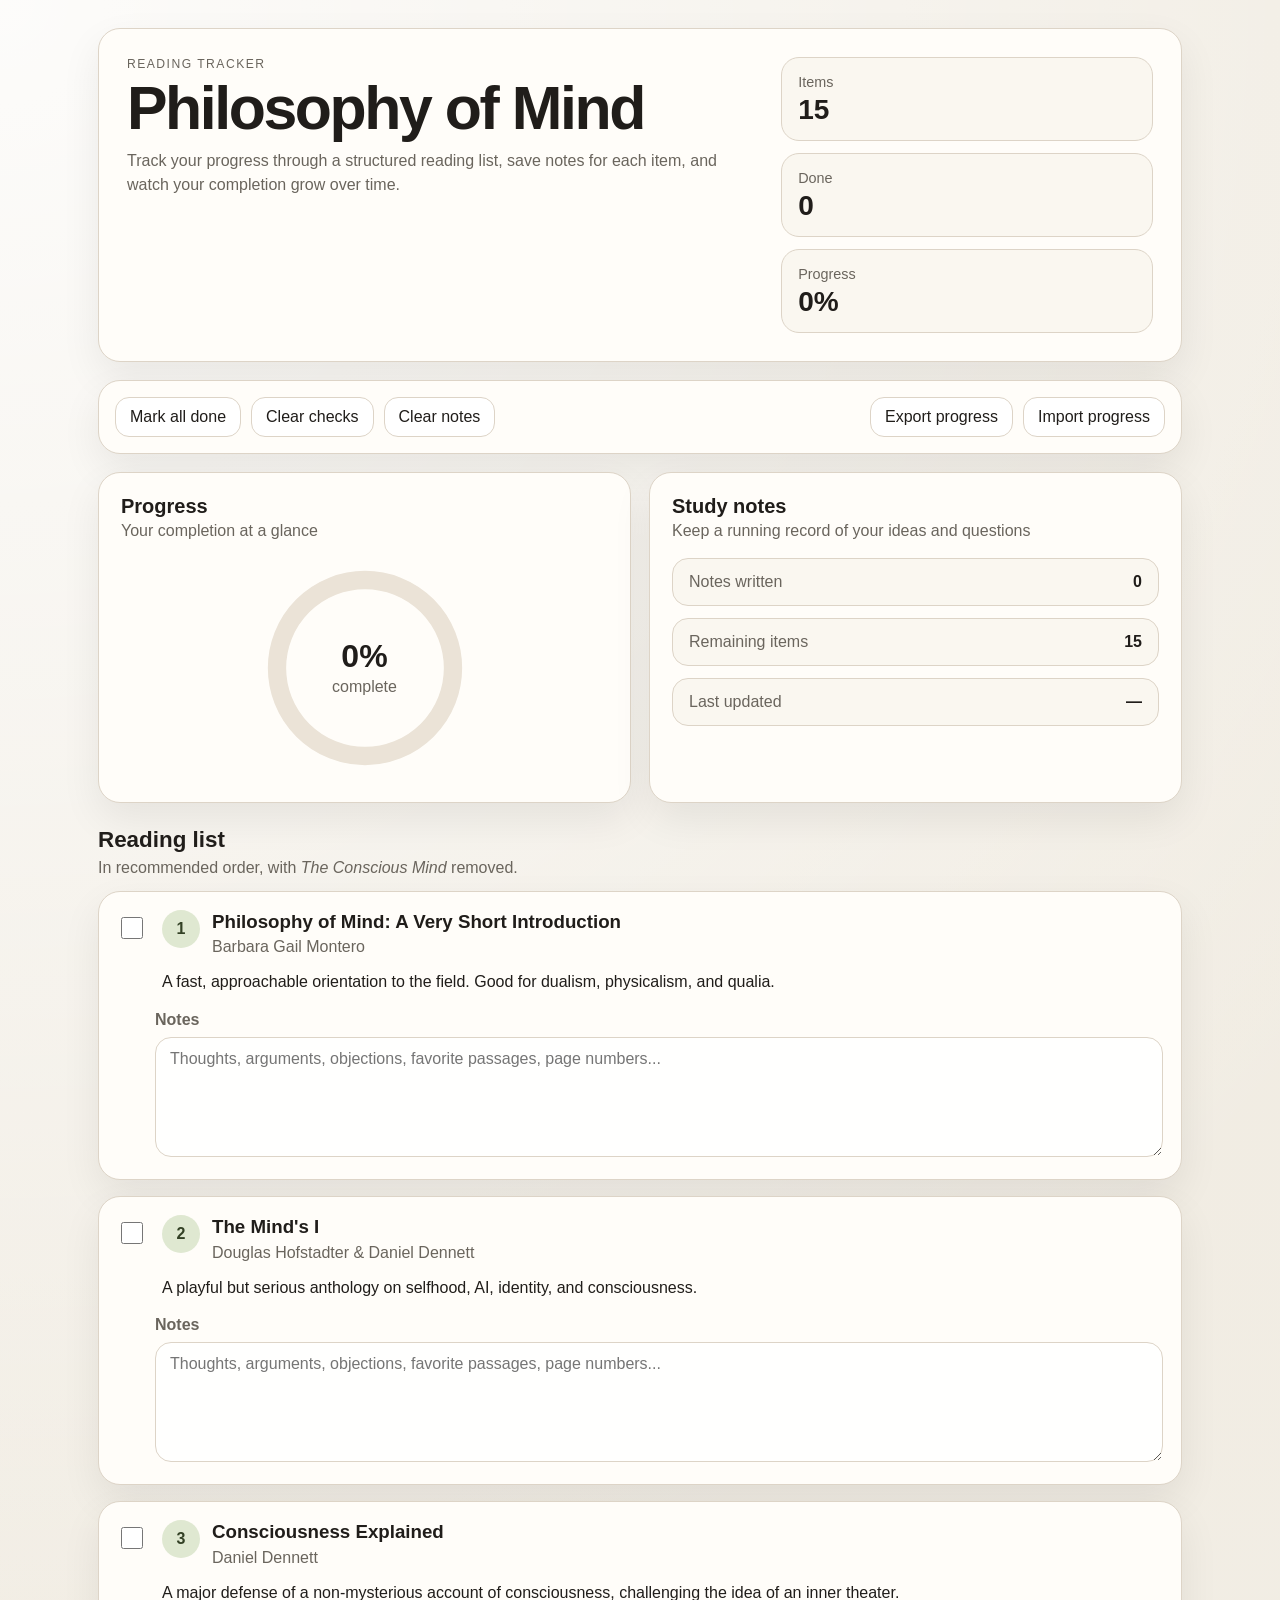
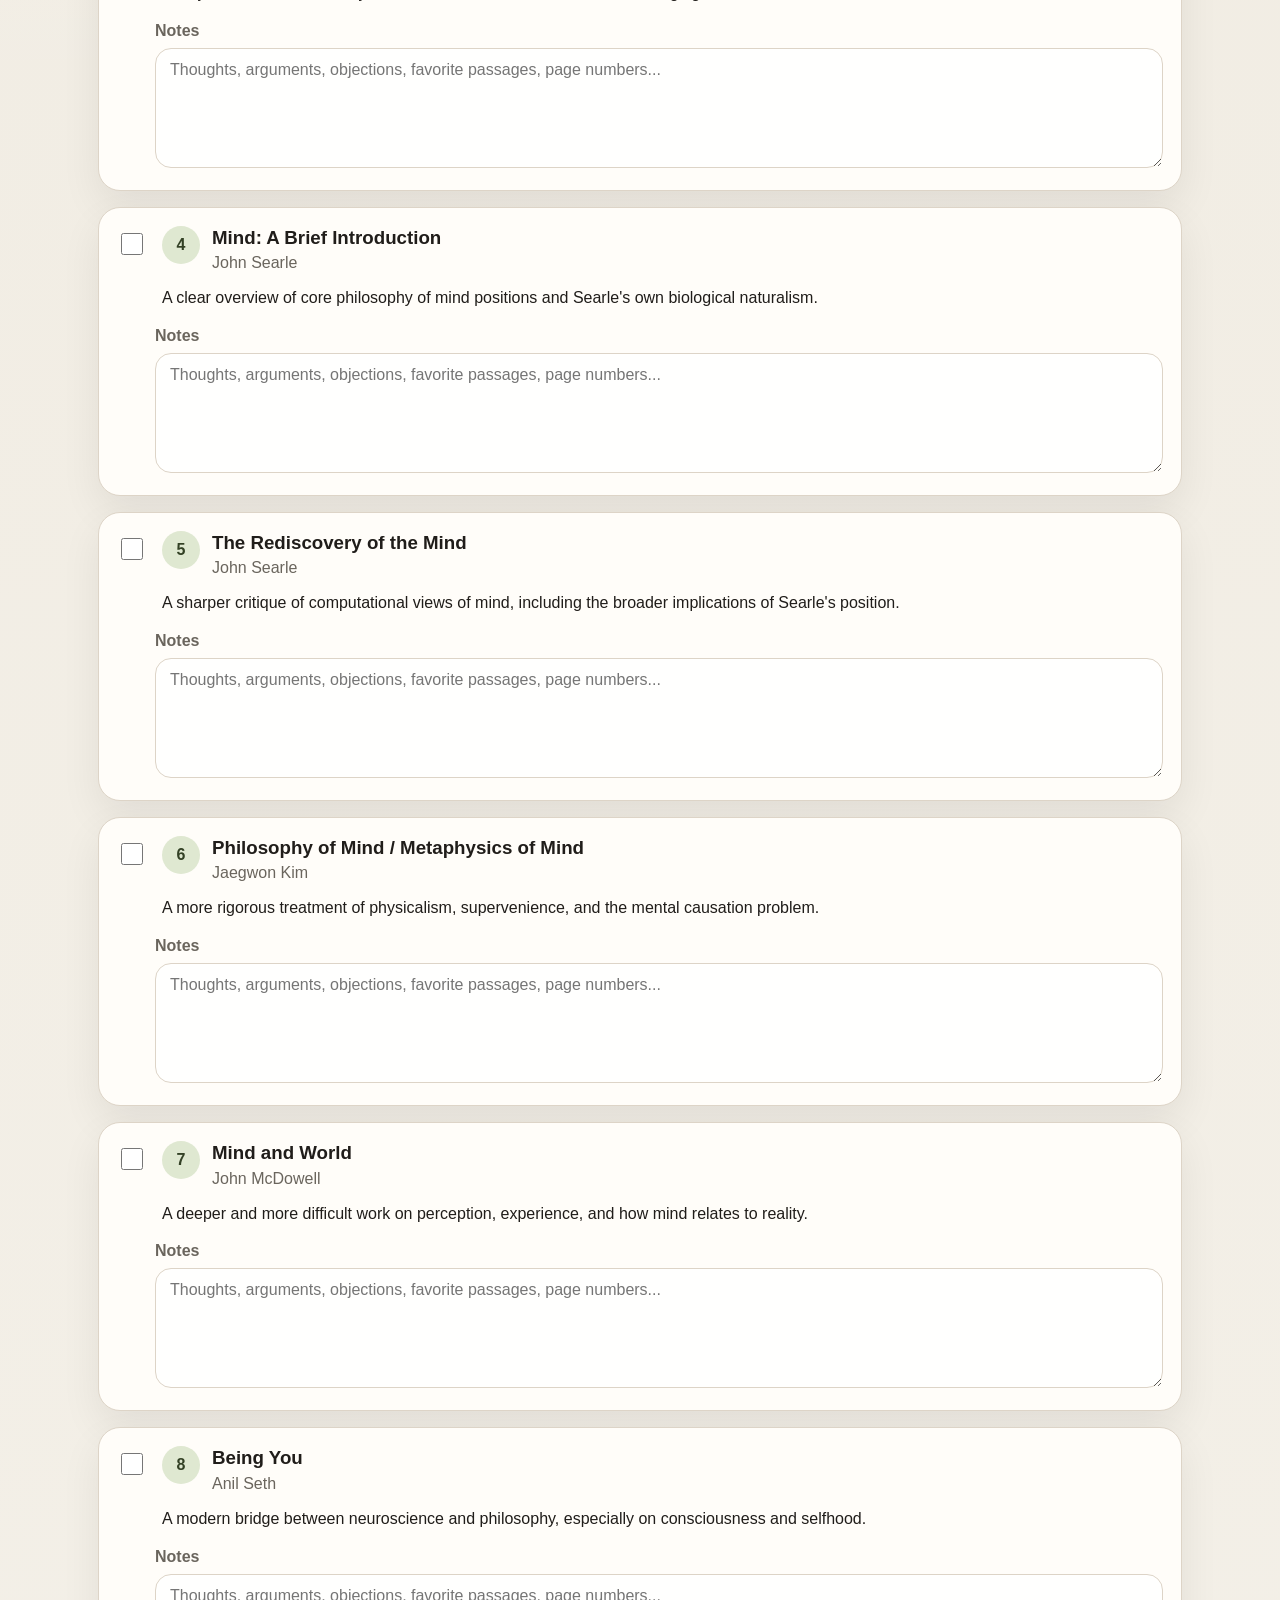
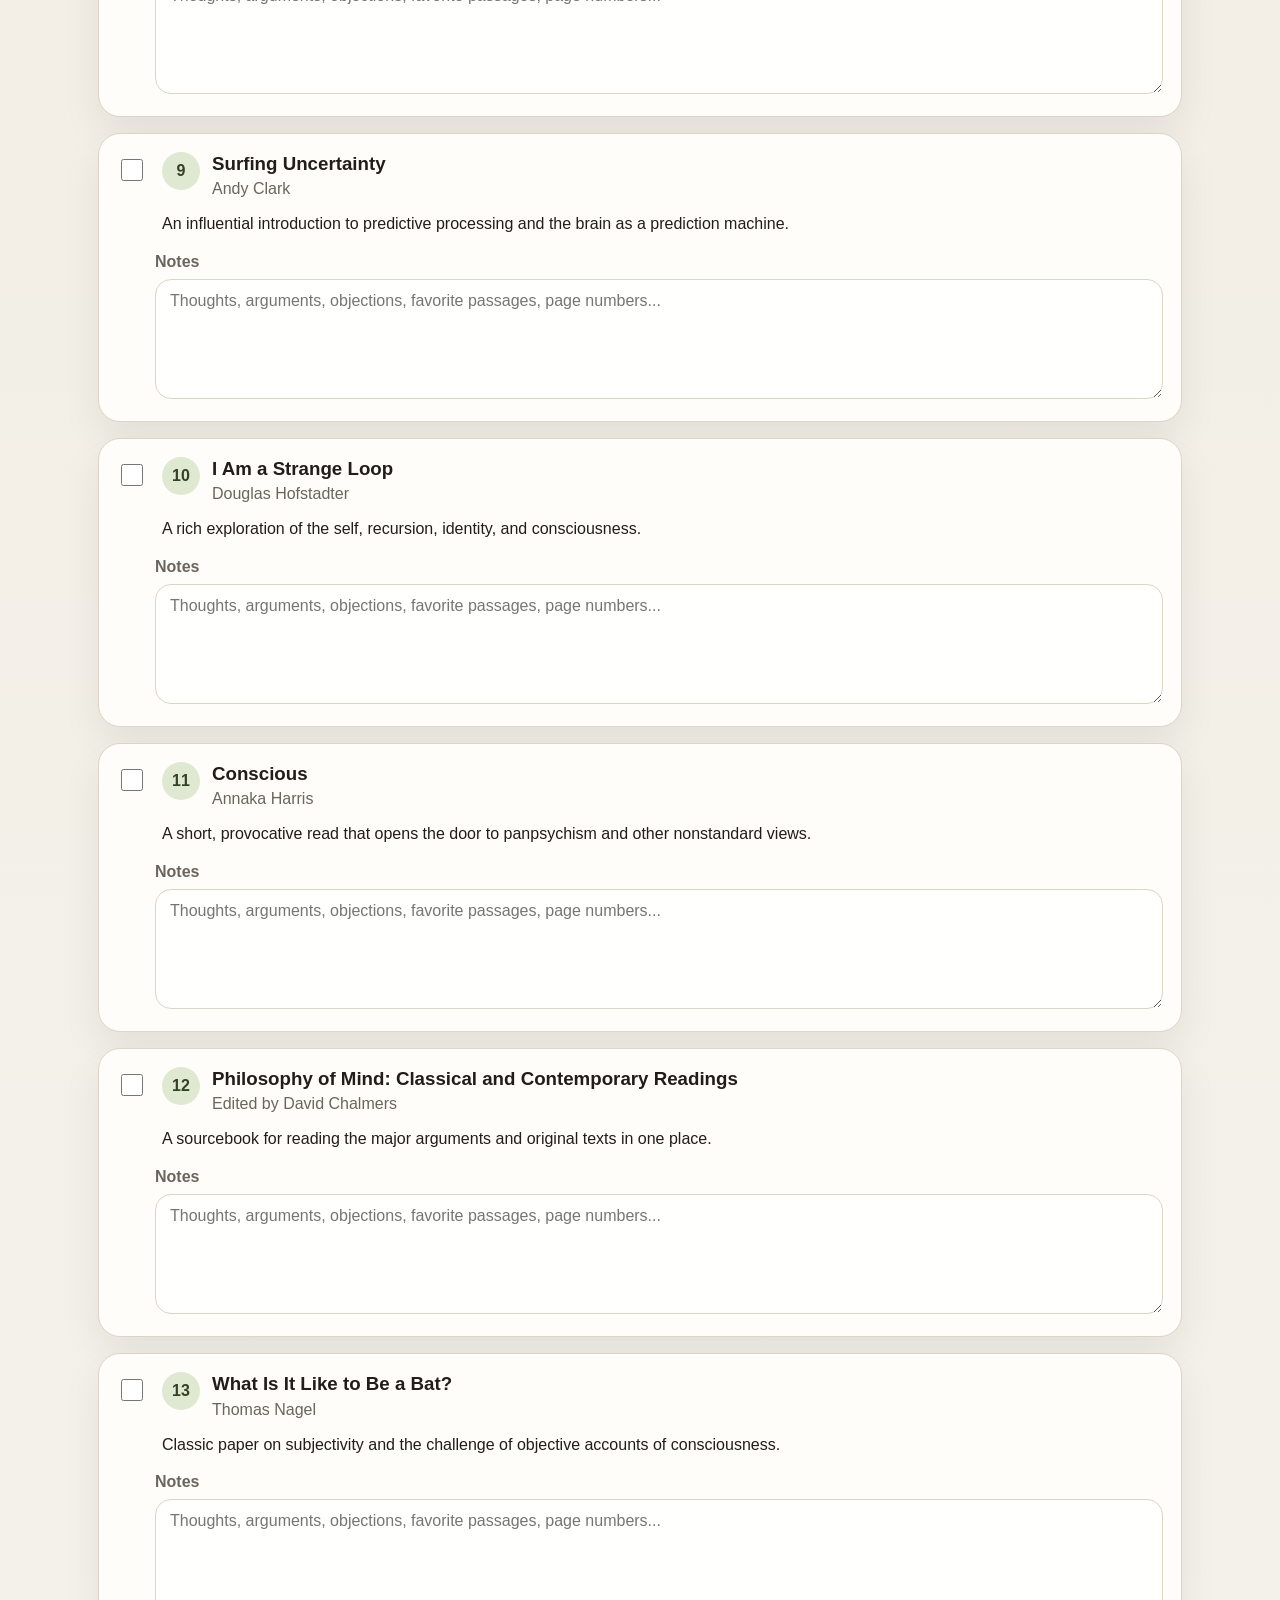
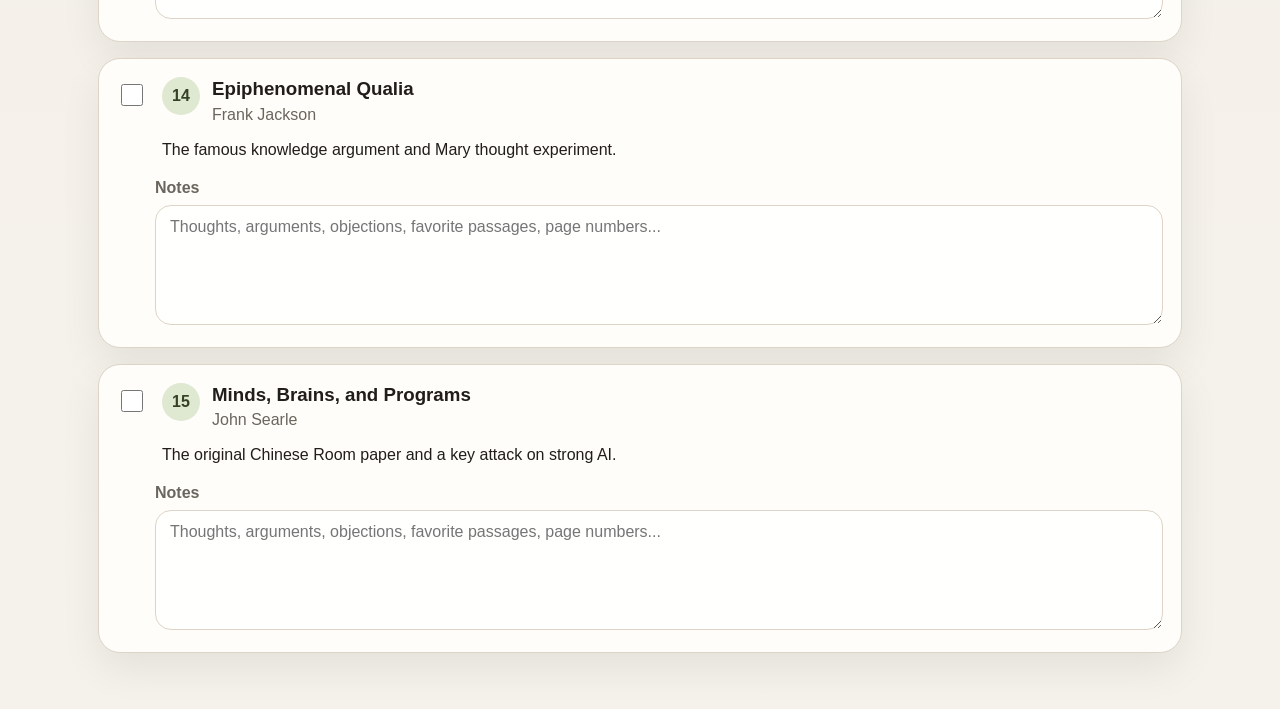
==== index.html @ 5439ff89 "V1. Unedited gpt prompt" ====
<!DOCTYPE html>
<html lang="en">
<head>
  <meta charset="UTF-8" />
  <meta name="viewport" content="width=device-width, initial-scale=1.0" />
  <title>Philosophy of Mind Tracker</title>
  <meta name="description" content="A deployable reading tracker for philosophy of mind books and papers." />
  <link rel="stylesheet" href="styles.css" />
</head>
<body>
  <div class="app-shell">
    <header class="hero card">
      <div class="hero-copy">
        <p class="eyebrow">Reading tracker</p>
        <h1>Philosophy of Mind</h1>
        <p class="subtitle">
          Track your progress through a structured reading list, save notes for each item,
          and watch your completion grow over time.
        </p>
      </div>

      <div class="hero-stats">
        <div class="stat">
          <span class="stat-label">Items</span>
          <strong class="stat-value" id="totalCount">0</strong>
        </div>
        <div class="stat">
          <span class="stat-label">Done</span>
          <strong class="stat-value" id="doneCount">0</strong>
        </div>
        <div class="stat">
          <span class="stat-label">Progress</span>
          <strong class="stat-value" id="progressPct">0%</strong>
        </div>
      </div>
    </header>

    <section class="toolbar card">
      <div class="toolbar-group">
        <button id="markAllDoneBtn" type="button">Mark all done</button>
        <button id="clearChecksBtn" type="button">Clear checks</button>
        <button id="clearNotesBtn" type="button">Clear notes</button>
      </div>
      <div class="toolbar-group">
        <button id="exportBtn" type="button">Export progress</button>
        <label class="import-label" for="importFile">Import progress</label>
        <input id="importFile" type="file" accept="application/json" />
      </div>
    </section>

    <section class="overview-grid">
      <article class="card progress-card">
        <div class="card-header">
          <h2>Progress</h2>
          <p>Your completion at a glance</p>
        </div>
        <div class="progress-ring-wrap">
          <svg viewBox="0 0 120 120" class="progress-ring" aria-hidden="true">
            <circle class="ring-bg" cx="60" cy="60" r="48"></circle>
            <circle class="ring-fill" id="ringFill" cx="60" cy="60" r="48"></circle>
          </svg>
          <div class="progress-center">
            <strong id="progressNumber">0%</strong>
            <span>complete</span>
          </div>
        </div>
      </article>

      <article class="card notes-card">
        <div class="card-header">
          <h2>Study notes</h2>
          <p>Keep a running record of your ideas and questions</p>
        </div>
        <ul class="summary-list">
          <li><span>Notes written</span><strong id="notesCount">0</strong></li>
          <li><span>Remaining items</span><strong id="remainingCount">0</strong></li>
          <li><span>Last updated</span><strong id="lastUpdated">—</strong></li>
        </ul>
      </article>
    </section>

    <main class="list-section">
      <div class="section-header">
        <h2>Reading list</h2>
        <p>In recommended order, with <em>The Conscious Mind</em> removed.</p>
      </div>
      <div id="readingList" class="reading-list"></div>
    </main>
  </div>

  <template id="itemTemplate">
    <article class="reading-item card">
      <div class="reading-top">
        <div class="check-cell">
          <input class="done-checkbox" type="checkbox" />
        </div>
        <div class="item-main">
          <div class="item-heading">
            <span class="order-pill"></span>
            <div>
              <h3 class="item-title"></h3>
              <p class="item-author"></p>
            </div>
          </div>
          <p class="item-description"></p>
        </div>
      </div>
      <div class="item-notes">
        <label>Notes</label>
        <textarea placeholder="Thoughts, arguments, objections, favorite passages, page numbers..."></textarea>
      </div>
    </article>
  </template>

  <script src="script.js"></script>
</body>
</html>
---- styles.css ----
:root {
  --bg: #f5f2eb;
  --panel: #fffdf9;
  --panel-2: #faf7f0;
  --text: #201d1a;
  --muted: #6a655d;
  --line: #ddd4c7;
  --accent: #6f8259;
  --accent-soft: #dfe8d1;
  --done: #eef4e8;
  --shadow: 0 16px 40px rgba(0, 0, 0, 0.07);
  --radius: 22px;
}

* { box-sizing: border-box; }

html, body {
  margin: 0;
  padding: 0;
}

body {
  font-family: Inter, -apple-system, BlinkMacSystemFont, "Segoe UI", Roboto, Helvetica, Arial, sans-serif;
  color: var(--text);
  background:
    radial-gradient(circle at top left, rgba(255,255,255,0.85), transparent 30%),
    linear-gradient(180deg, #f0ebe1 0%, var(--bg) 100%);
}

button, input, textarea {
  font: inherit;
}

.app-shell {
  max-width: 1120px;
  margin: 0 auto;
  padding: 28px 18px 56px;
}

.card {
  background: var(--panel);
  border: 1px solid var(--line);
  border-radius: var(--radius);
  box-shadow: var(--shadow);
}

.hero {
  display: grid;
  grid-template-columns: 1.7fr 1fr;
  gap: 22px;
  padding: 28px;
  margin-bottom: 18px;
}

.eyebrow {
  margin: 0 0 8px;
  text-transform: uppercase;
  letter-spacing: 0.12em;
  font-size: 0.76rem;
  color: var(--muted);
}

.hero h1 {
  margin: 0 0 10px;
  font-size: clamp(2.3rem, 5vw, 3.8rem);
  line-height: 0.98;
  letter-spacing: -0.04em;
}

.subtitle {
  margin: 0;
  color: var(--muted);
  line-height: 1.55;
  max-width: 700px;
}

.hero-stats {
  display: grid;
  gap: 12px;
  align-self: stretch;
}

.stat {
  border: 1px solid var(--line);
  background: var(--panel-2);
  border-radius: 18px;
  padding: 16px;
}

.stat-label {
  display: block;
  color: var(--muted);
  font-size: 0.9rem;
  margin-bottom: 6px;
}

.stat-value {
  font-size: 1.75rem;
  line-height: 1;
}

.toolbar {
  display: flex;
  justify-content: space-between;
  gap: 14px;
  padding: 16px;
  margin-bottom: 18px;
  flex-wrap: wrap;
}

.toolbar-group {
  display: flex;
  gap: 10px;
  flex-wrap: wrap;
  align-items: center;
}

button,
.import-label {
  border: 1px solid var(--line);
  background: white;
  color: var(--text);
  padding: 10px 14px;
  border-radius: 14px;
  cursor: pointer;
  text-decoration: none;
  transition: transform 0.12s ease, border-color 0.12s ease;
}

button:hover,
.import-label:hover {
  transform: translateY(-1px);
  border-color: #beb29f;
}

#importFile {
  display: none;
}

.overview-grid {
  display: grid;
  grid-template-columns: 1fr 1fr;
  gap: 18px;
  margin-bottom: 24px;
}

.progress-card,
.notes-card {
  padding: 22px;
}

.card-header h2 {
  margin: 0 0 4px;
  font-size: 1.25rem;
}

.card-header p {
  margin: 0;
  color: var(--muted);
}

.progress-ring-wrap {
  position: relative;
  width: 220px;
  height: 220px;
  margin: 18px auto 2px;
}

.progress-ring {
  width: 100%;
  height: 100%;
  transform: rotate(-90deg);
}

.ring-bg,
.ring-fill {
  fill: none;
  stroke-width: 10;
}

.ring-bg {
  stroke: #ebe3d7;
}

.ring-fill {
  stroke: var(--accent);
  stroke-linecap: round;
  stroke-dasharray: 301.59;
  stroke-dashoffset: 301.59;
  transition: stroke-dashoffset 0.3s ease;
}

.progress-center {
  position: absolute;
  inset: 0;
  display: grid;
  place-content: center;
  text-align: center;
}

.progress-center strong {
  font-size: 2rem;
  line-height: 1;
}

.progress-center span {
  margin-top: 6px;
  color: var(--muted);
}

.summary-list {
  list-style: none;
  padding: 0;
  margin: 18px 0 0;
  display: grid;
  gap: 12px;
}

.summary-list li {
  display: flex;
  align-items: center;
  justify-content: space-between;
  gap: 14px;
  border: 1px solid var(--line);
  background: var(--panel-2);
  border-radius: 16px;
  padding: 14px 16px;
}

.summary-list span {
  color: var(--muted);
}

.section-header {
  margin-bottom: 14px;
}

.section-header h2 {
  margin: 0 0 6px;
  font-size: 1.4rem;
}

.section-header p {
  margin: 0;
  color: var(--muted);
}

.reading-list {
  display: grid;
  gap: 16px;
}

.reading-item {
  padding: 18px;
  transition: border-color 0.14s ease, transform 0.14s ease, background 0.14s ease;
}

.reading-item:hover {
  transform: translateY(-1px);
  border-color: #c8bcaa;
}

.reading-item.done {
  background: var(--done);
}

.reading-top {
  display: grid;
  grid-template-columns: auto 1fr;
  gap: 16px;
}

.check-cell {
  padding-top: 4px;
}

.done-checkbox {
  width: 22px;
  height: 22px;
  accent-color: var(--accent);
  cursor: pointer;
}

.item-heading {
  display: flex;
  align-items: flex-start;
  gap: 12px;
  flex-wrap: wrap;
}

.order-pill {
  display: inline-flex;
  align-items: center;
  justify-content: center;
  min-width: 38px;
  height: 38px;
  border-radius: 999px;
  background: var(--accent-soft);
  color: #334125;
  font-weight: 700;
  padding: 0 10px;
}

.item-title {
  margin: 0;
  font-size: 1.17rem;
  line-height: 1.25;
}

.item-author {
  margin: 5px 0 0;
  color: var(--muted);
}

.item-description {
  margin: 14px 0 0;
  line-height: 1.55;
}

.item-notes {
  margin-top: 16px;
  padding-left: 38px;
}

.item-notes label {
  display: block;
  color: var(--muted);
  font-weight: 600;
  margin-bottom: 8px;
}

.item-notes textarea {
  width: 100%;
  min-height: 120px;
  resize: vertical;
  border: 1px solid var(--line);
  border-radius: 16px;
  background: rgba(255,255,255,0.9);
  color: var(--text);
  padding: 12px 14px;
}

.item-notes textarea:focus {
  outline: none;
  border-color: #b8c4a6;
  box-shadow: 0 0 0 3px rgba(111, 130, 89, 0.14);
}

@media (max-width: 860px) {
  .hero,
  .overview-grid {
    grid-template-columns: 1fr;
  }

  .progress-ring-wrap {
    width: 180px;
    height: 180px;
  }
}

@media (max-width: 640px) {
  .app-shell {
    padding: 18px 12px 40px;
  }

  .hero,
  .progress-card,
  .notes-card,
  .reading-item {
    padding: 18px;
  }

  .item-notes {
    padding-left: 0;
  }
}
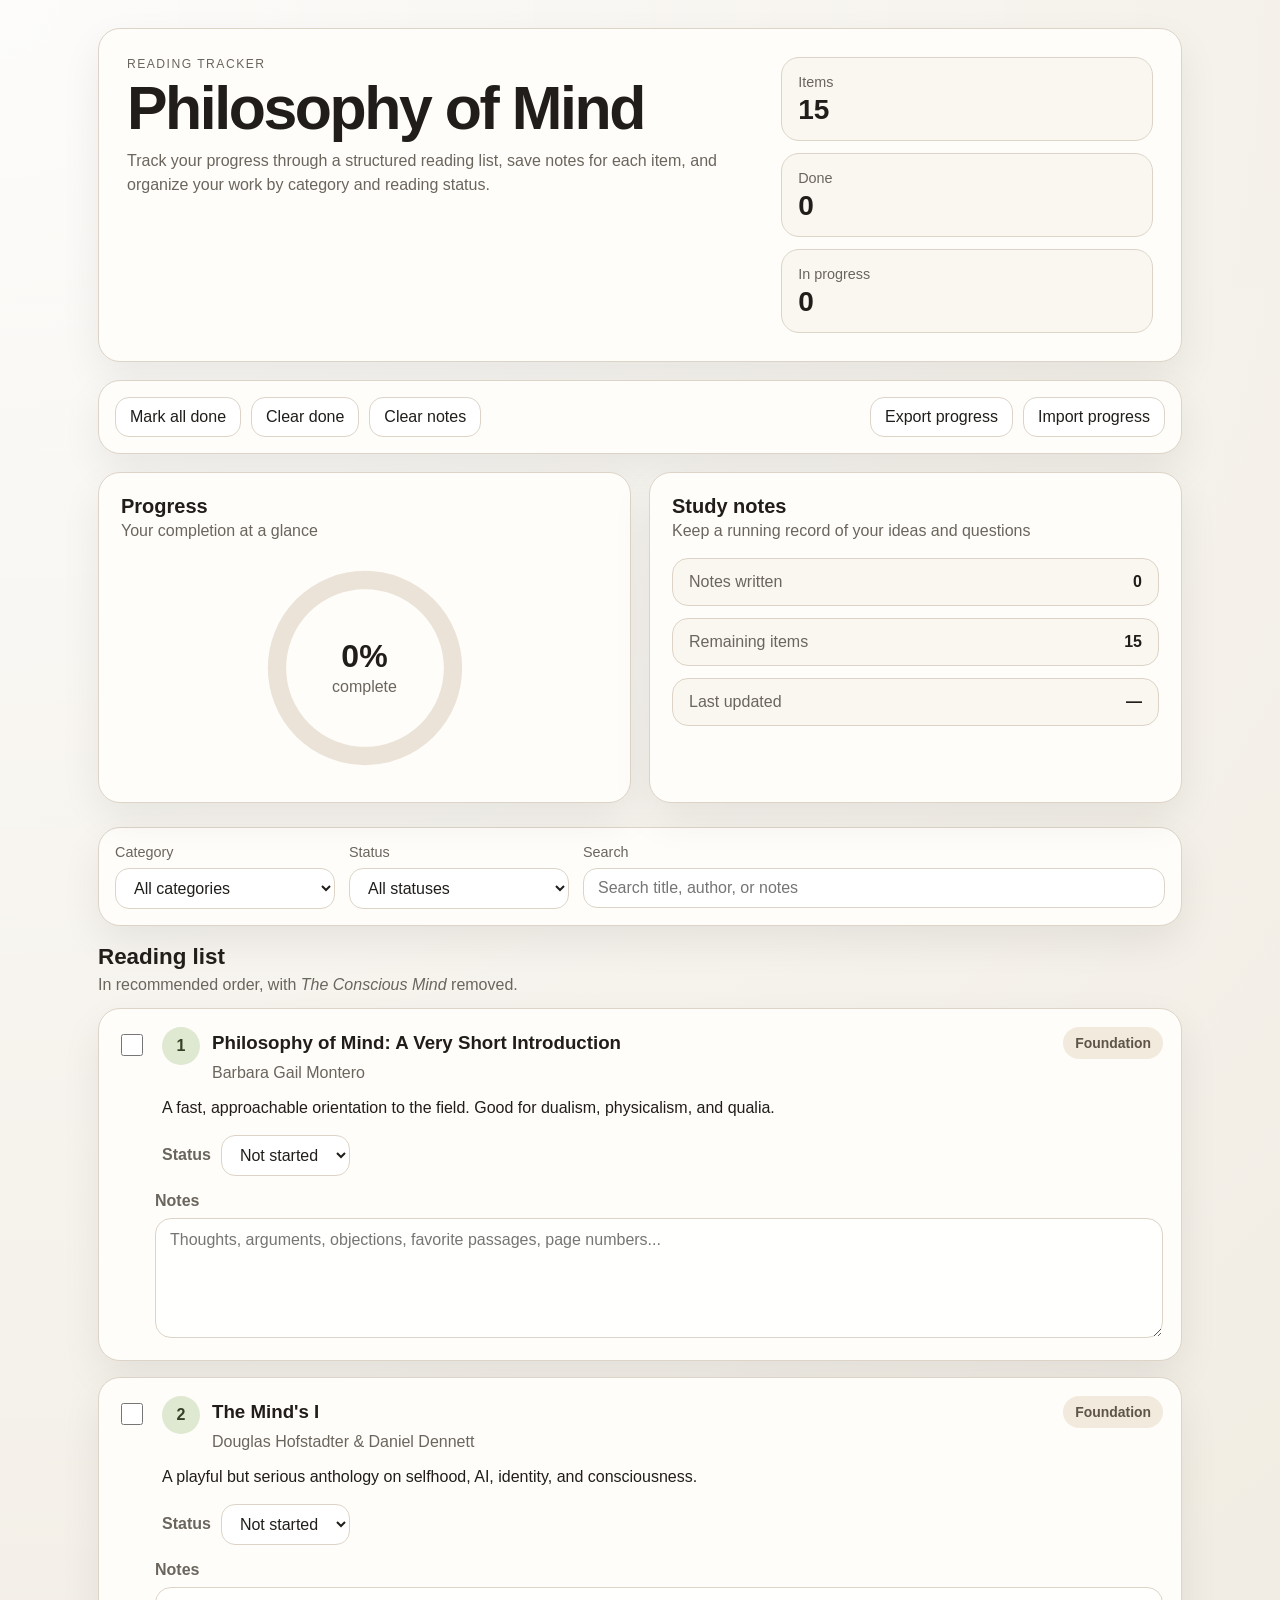
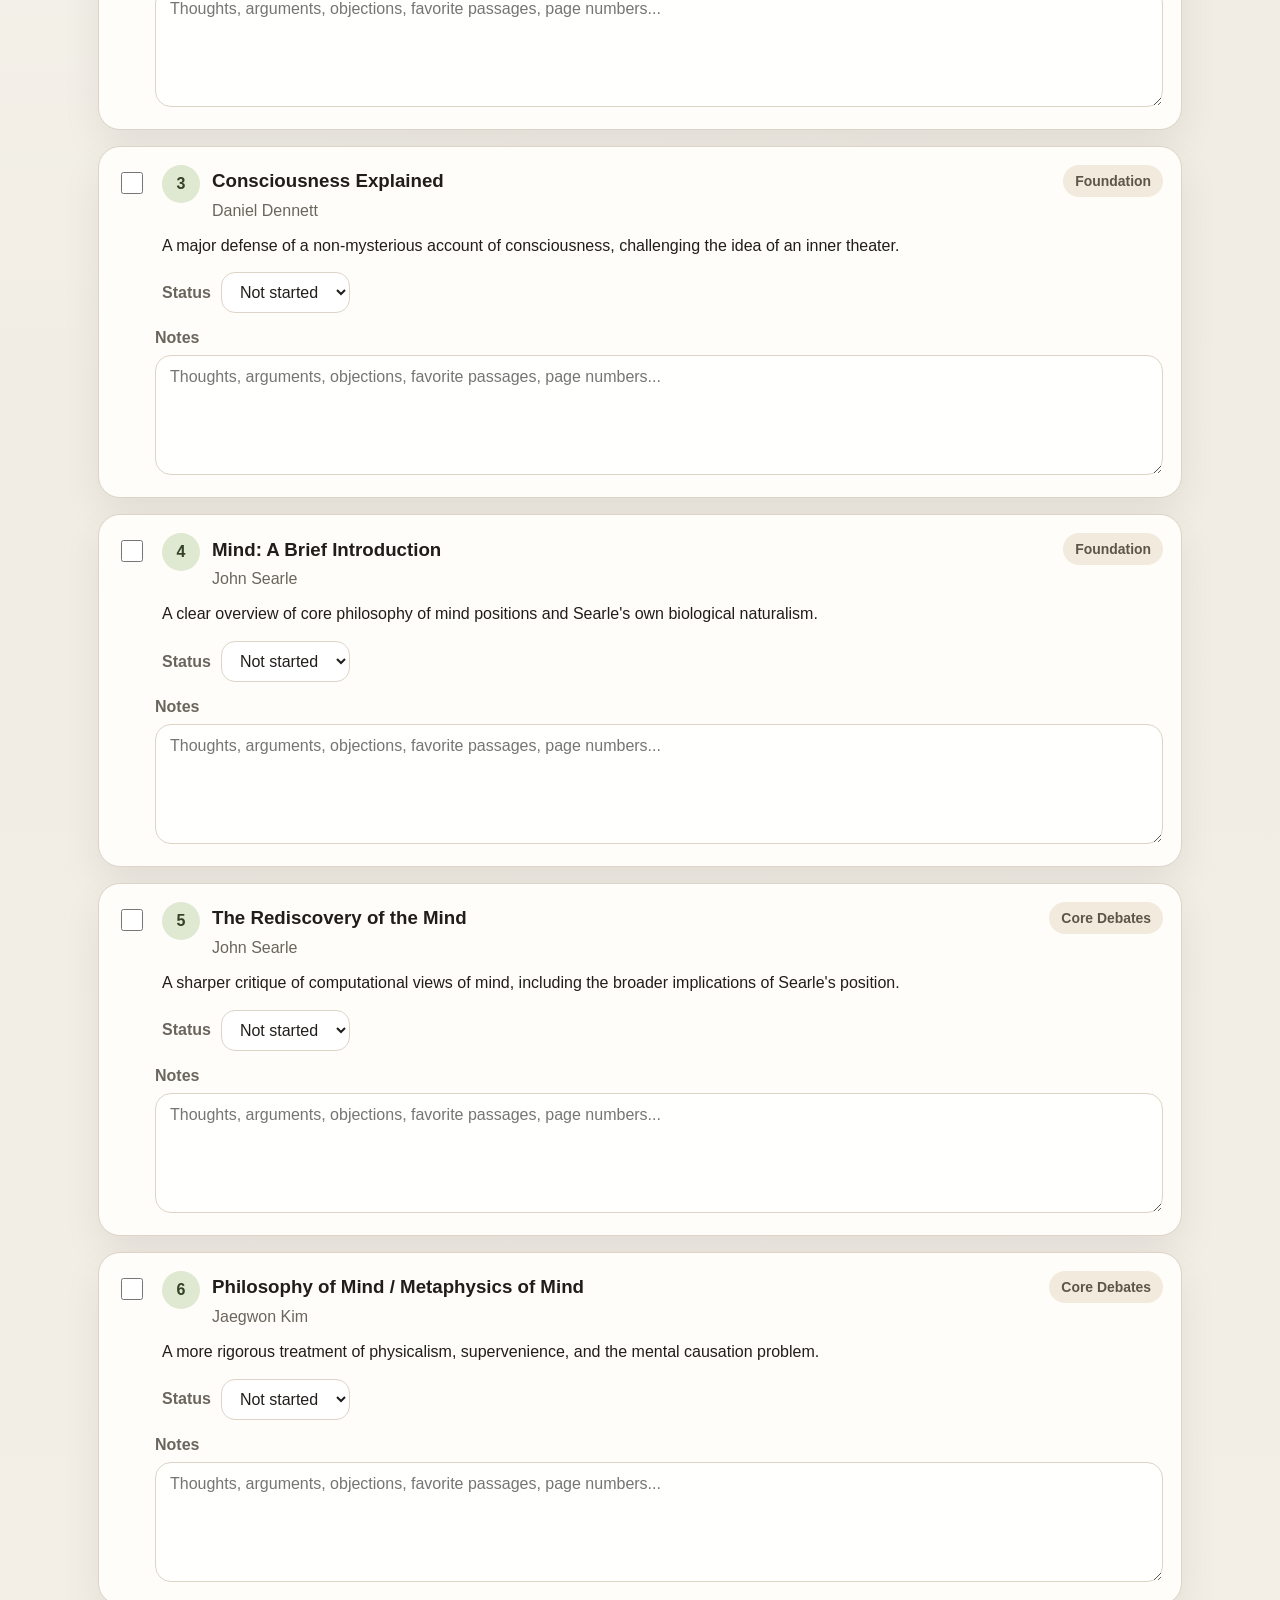
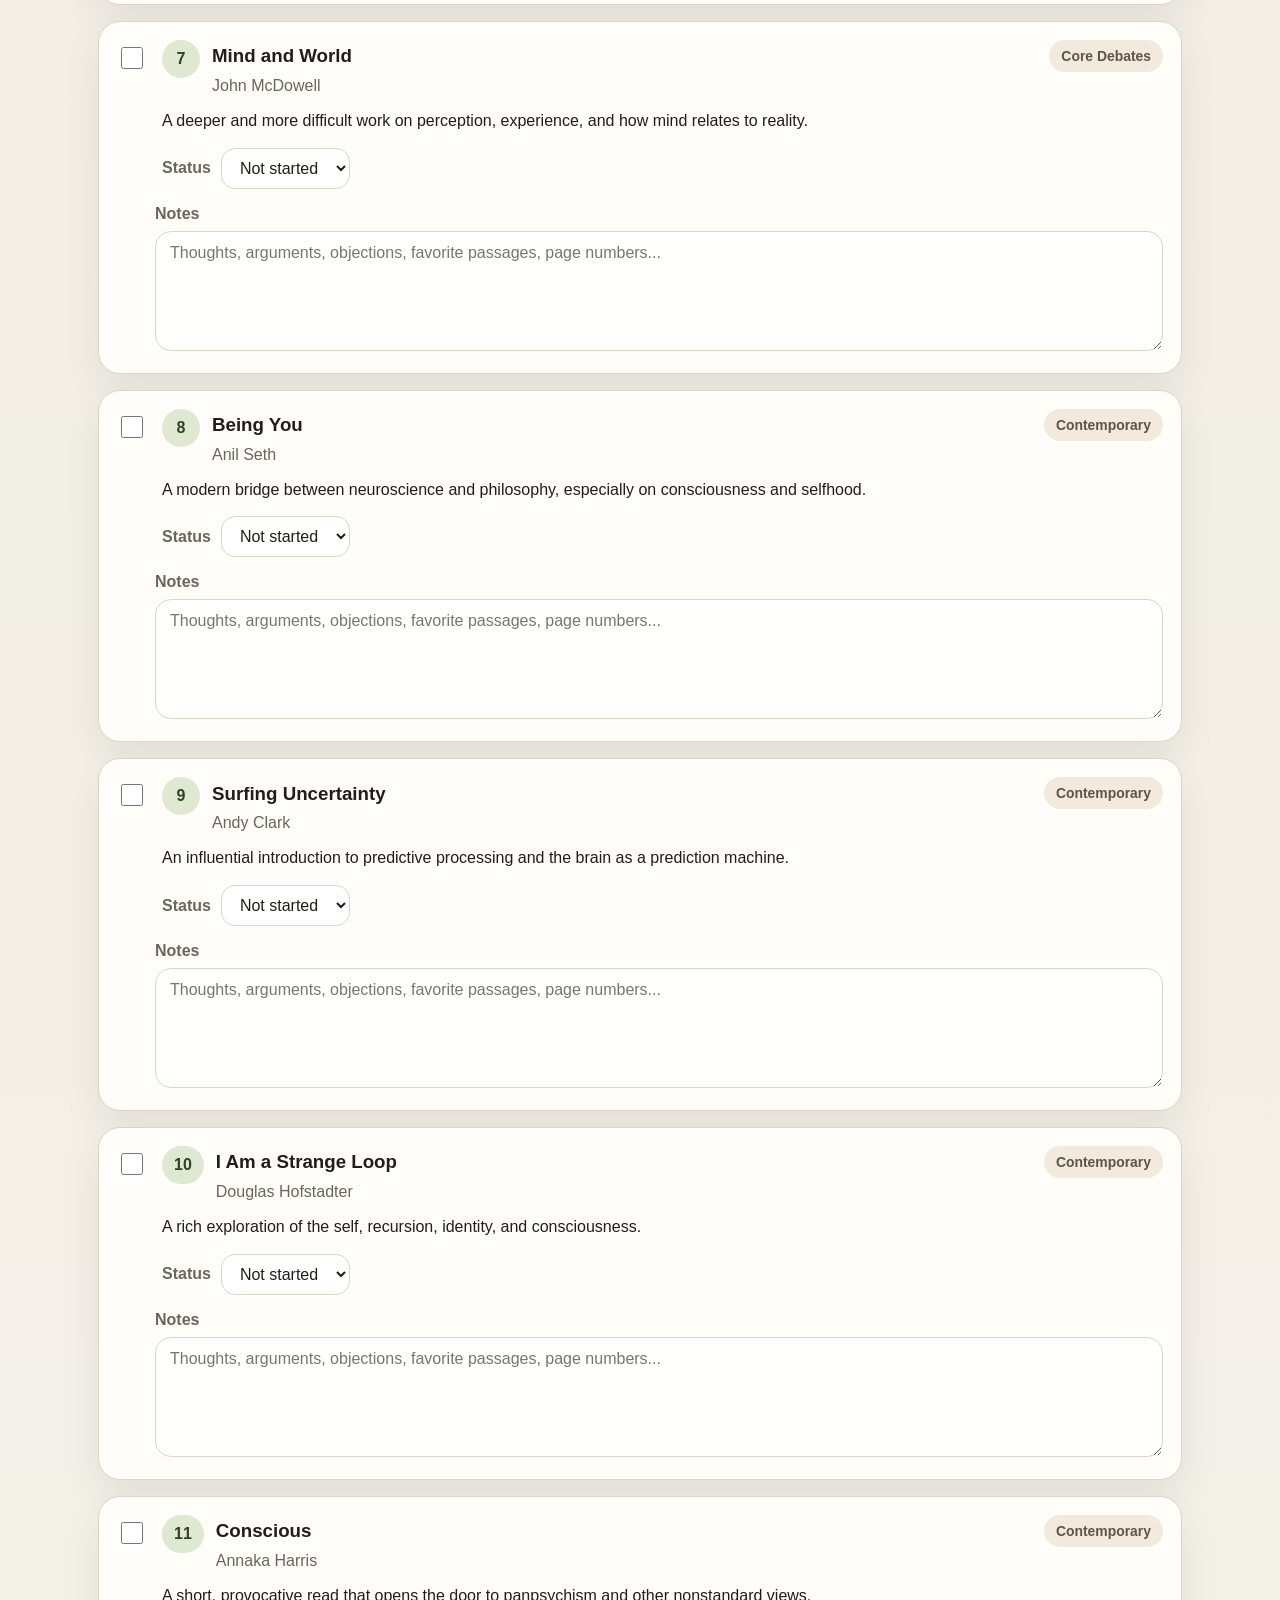
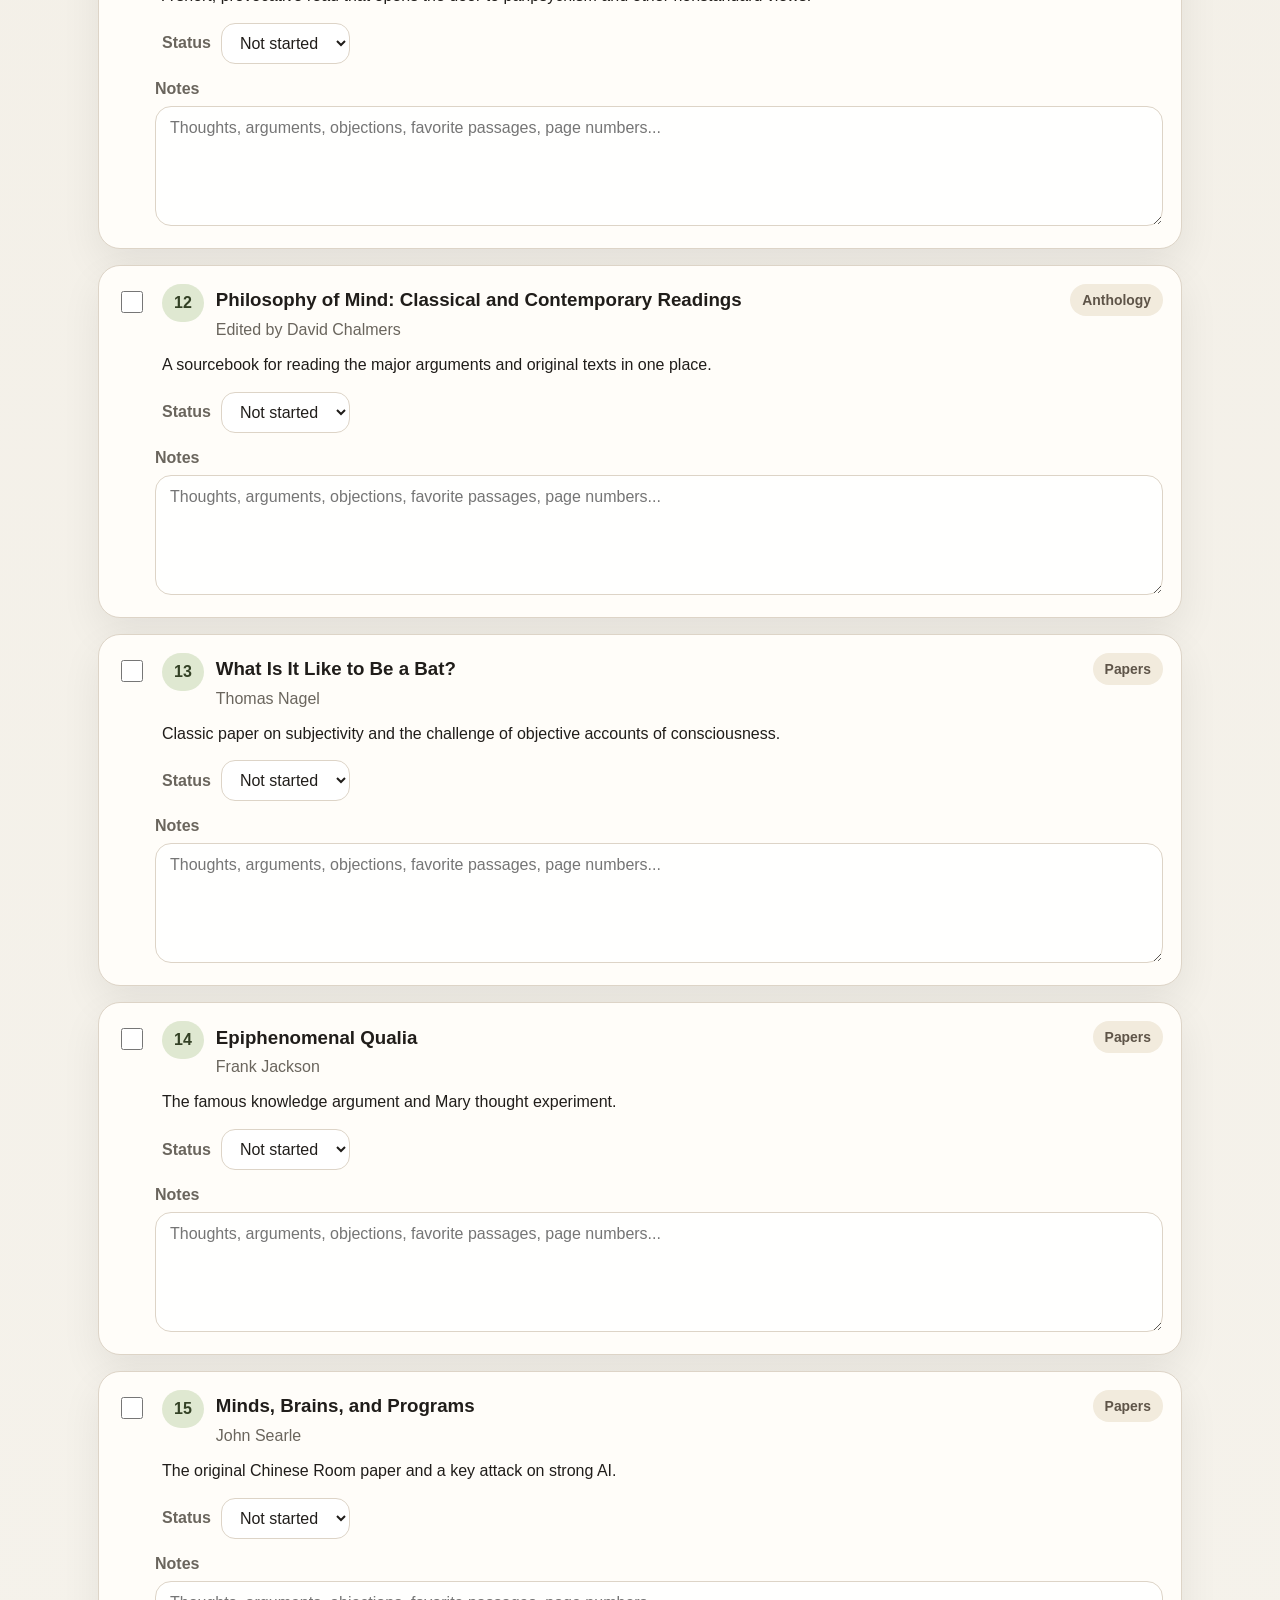
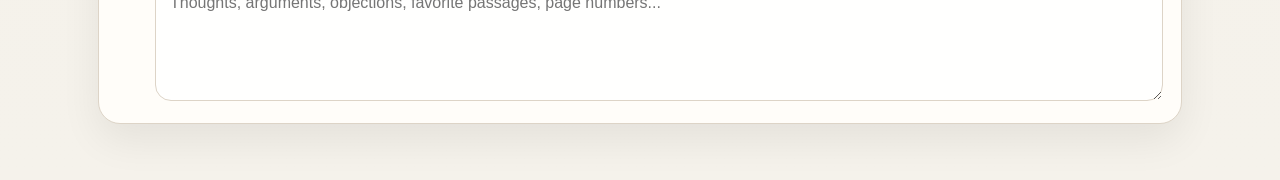
==== commit ed0ea4a5: "V2 added filtering, status Dropdown, and categories" ====
--- a/index.html
+++ b/index.html
@@ -15,7 +15,7 @@
         <h1>Philosophy of Mind</h1>
         <p class="subtitle">
           Track your progress through a structured reading list, save notes for each item,
-          and watch your completion grow over time.
+          and organize your work by category and reading status.
         </p>
       </div>
 
@@ -29,8 +29,8 @@
           <strong class="stat-value" id="doneCount">0</strong>
         </div>
         <div class="stat">
-          <span class="stat-label">Progress</span>
-          <strong class="stat-value" id="progressPct">0%</strong>
+          <span class="stat-label">In progress</span>
+          <strong class="stat-value" id="readingCount">0</strong>
         </div>
       </div>
     </header>
@@ -38,7 +38,7 @@
     <section class="toolbar card">
       <div class="toolbar-group">
         <button id="markAllDoneBtn" type="button">Mark all done</button>
-        <button id="clearChecksBtn" type="button">Clear checks</button>
+        <button id="clearChecksBtn" type="button">Clear done</button>
         <button id="clearNotesBtn" type="button">Clear notes</button>
       </div>
       <div class="toolbar-group">
@@ -79,6 +79,30 @@
       </article>
     </section>
 
+    <section class="filters card">
+      <div class="filters-row">
+        <div class="filter-block">
+          <label for="categoryFilter">Category</label>
+          <select id="categoryFilter">
+            <option value="all">All categories</option>
+          </select>
+        </div>
+        <div class="filter-block">
+          <label for="statusFilter">Status</label>
+          <select id="statusFilter">
+            <option value="all">All statuses</option>
+            <option value="not-started">Not started</option>
+            <option value="reading">Reading</option>
+            <option value="done">Done</option>
+          </select>
+        </div>
+        <div class="filter-block search-block">
+          <label for="searchInput">Search</label>
+          <input id="searchInput" type="text" placeholder="Search title, author, or notes" />
+        </div>
+      </div>
+    </section>
+
     <main class="list-section">
       <div class="section-header">
         <h2>Reading list</h2>
@@ -97,12 +121,25 @@
         <div class="item-main">
           <div class="item-heading">
             <span class="order-pill"></span>
-            <div>
-              <h3 class="item-title"></h3>
+            <div class="heading-copy">
+              <div class="title-row">
+                <h3 class="item-title"></h3>
+                <div class="pill-row">
+                  <span class="category-pill"></span>
+                </div>
+              </div>
               <p class="item-author"></p>
             </div>
           </div>
           <p class="item-description"></p>
+          <div class="status-row">
+            <label>Status</label>
+            <select class="status-select">
+              <option value="not-started">Not started</option>
+              <option value="reading">Reading</option>
+              <option value="done">Done</option>
+            </select>
+          </div>
         </div>
       </div>
       <div class="item-notes">
--- a/styles.css
+++ b/styles.css
@@ -8,6 +8,7 @@
   --accent: #6f8259;
   --accent-soft: #dfe8d1;
   --done: #eef4e8;
+  --reading: #f4efe1;
   --shadow: 0 16px 40px rgba(0, 0, 0, 0.07);
   --radius: 22px;
 }
@@ -27,7 +28,7 @@
     linear-gradient(180deg, #f0ebe1 0%, var(--bg) 100%);
 }
 
-button, input, textarea {
+button, input, textarea, select {
   font: inherit;
 }
 
@@ -99,7 +100,8 @@
   line-height: 1;
 }
 
-.toolbar {
+.toolbar,
+.filters {
   display: flex;
   justify-content: space-between;
   gap: 14px;
@@ -116,15 +118,21 @@
 }
 
 button,
-.import-label {
+.import-label,
+select,
+input[type="text"] {
   border: 1px solid var(--line);
   background: white;
   color: var(--text);
   padding: 10px 14px;
   border-radius: 14px;
+  transition: transform 0.12s ease, border-color 0.12s ease;
+}
+
+button,
+.import-label {
   cursor: pointer;
   text-decoration: none;
-  transition: transform 0.12s ease, border-color 0.12s ease;
 }
 
 button:hover,
@@ -133,8 +141,35 @@
   border-color: #beb29f;
 }
 
+select:focus,
+input[type="text"]:focus,
+textarea:focus {
+  outline: none;
+  border-color: #b8c4a6;
+  box-shadow: 0 0 0 3px rgba(111, 130, 89, 0.14);
+}
+
 #importFile {
   display: none;
+}
+
+.filters-row {
+  display: grid;
+  grid-template-columns: 220px 220px 1fr;
+  gap: 14px;
+  width: 100%;
+}
+
+.filter-block label {
+  display: block;
+  font-size: 0.9rem;
+  color: var(--muted);
+  margin-bottom: 8px;
+}
+
+.filter-block select,
+.filter-block input {
+  width: 100%;
 }
 
 .overview-grid {
@@ -264,6 +299,10 @@
   background: var(--done);
 }
 
+.reading-item.reading {
+  background: var(--reading);
+}
+
 .reading-top {
   display: grid;
   grid-template-columns: auto 1fr;
@@ -288,17 +327,48 @@
   flex-wrap: wrap;
 }
 
-.order-pill {
+.heading-copy {
+  flex: 1;
+  min-width: 0;
+}
+
+.title-row {
+  display: flex;
+  align-items: center;
+  justify-content: space-between;
+  gap: 12px;
+  flex-wrap: wrap;
+}
+
+.pill-row {
+  display: flex;
+  gap: 8px;
+  flex-wrap: wrap;
+}
+
+.order-pill,
+.category-pill {
   display: inline-flex;
   align-items: center;
   justify-content: center;
   min-width: 38px;
   height: 38px;
   border-radius: 999px;
+  padding: 0 12px;
+  font-weight: 700;
+}
+
+.order-pill {
   background: var(--accent-soft);
   color: #334125;
-  font-weight: 700;
-  padding: 0 10px;
+}
+
+.category-pill {
+  min-height: 32px;
+  height: auto;
+  background: #f2ebdd;
+  color: #5e5448;
+  font-size: 0.87rem;
 }
 
 .item-title {
@@ -315,6 +385,19 @@
 .item-description {
   margin: 14px 0 0;
   line-height: 1.55;
+}
+
+.status-row {
+  margin-top: 14px;
+  display: flex;
+  align-items: center;
+  gap: 10px;
+  flex-wrap: wrap;
+}
+
+.status-row label {
+  color: var(--muted);
+  font-weight: 600;
 }
 
 .item-notes {
@@ -340,15 +423,16 @@
   padding: 12px 14px;
 }
 
-.item-notes textarea:focus {
-  outline: none;
-  border-color: #b8c4a6;
-  box-shadow: 0 0 0 3px rgba(111, 130, 89, 0.14);
+.empty-state {
+  text-align: center;
+  color: var(--muted);
+  padding: 28px;
 }
 
 @media (max-width: 860px) {
   .hero,
-  .overview-grid {
+  .overview-grid,
+  .filters-row {
     grid-template-columns: 1fr;
   }
 
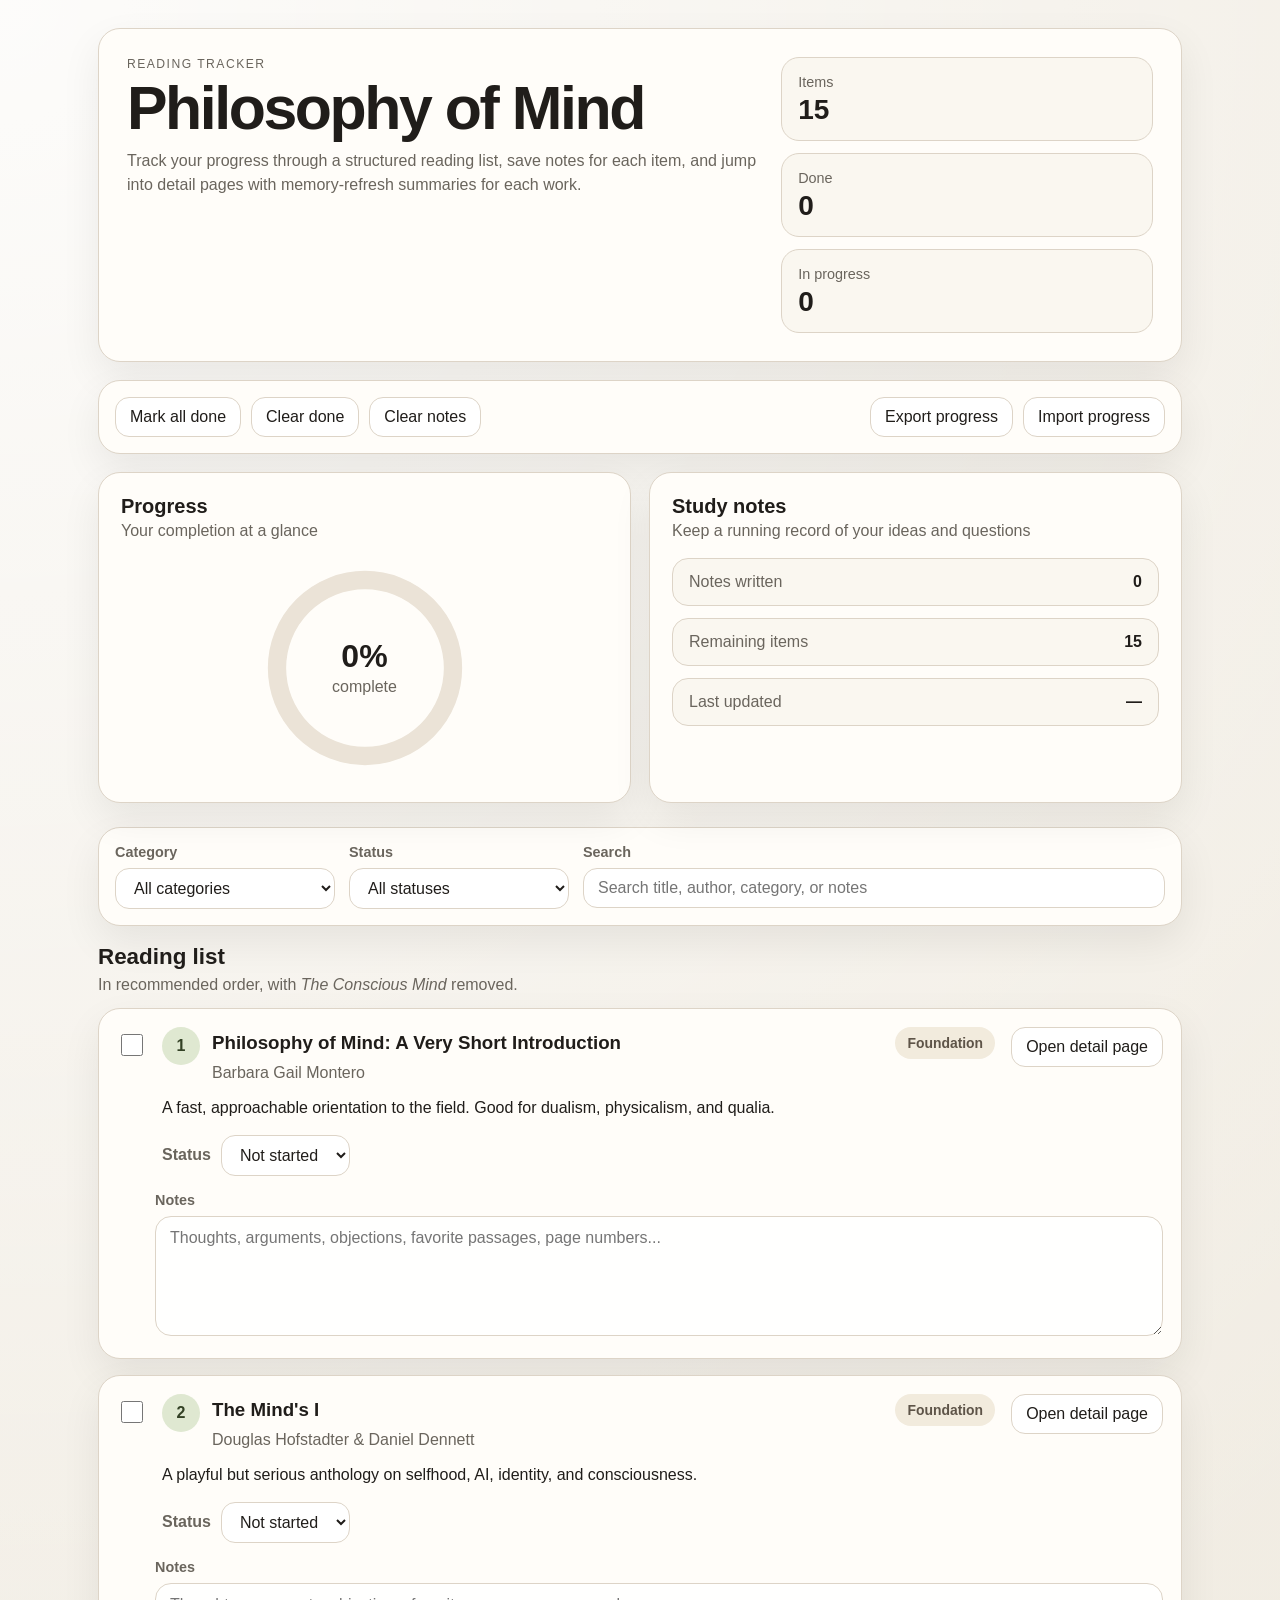
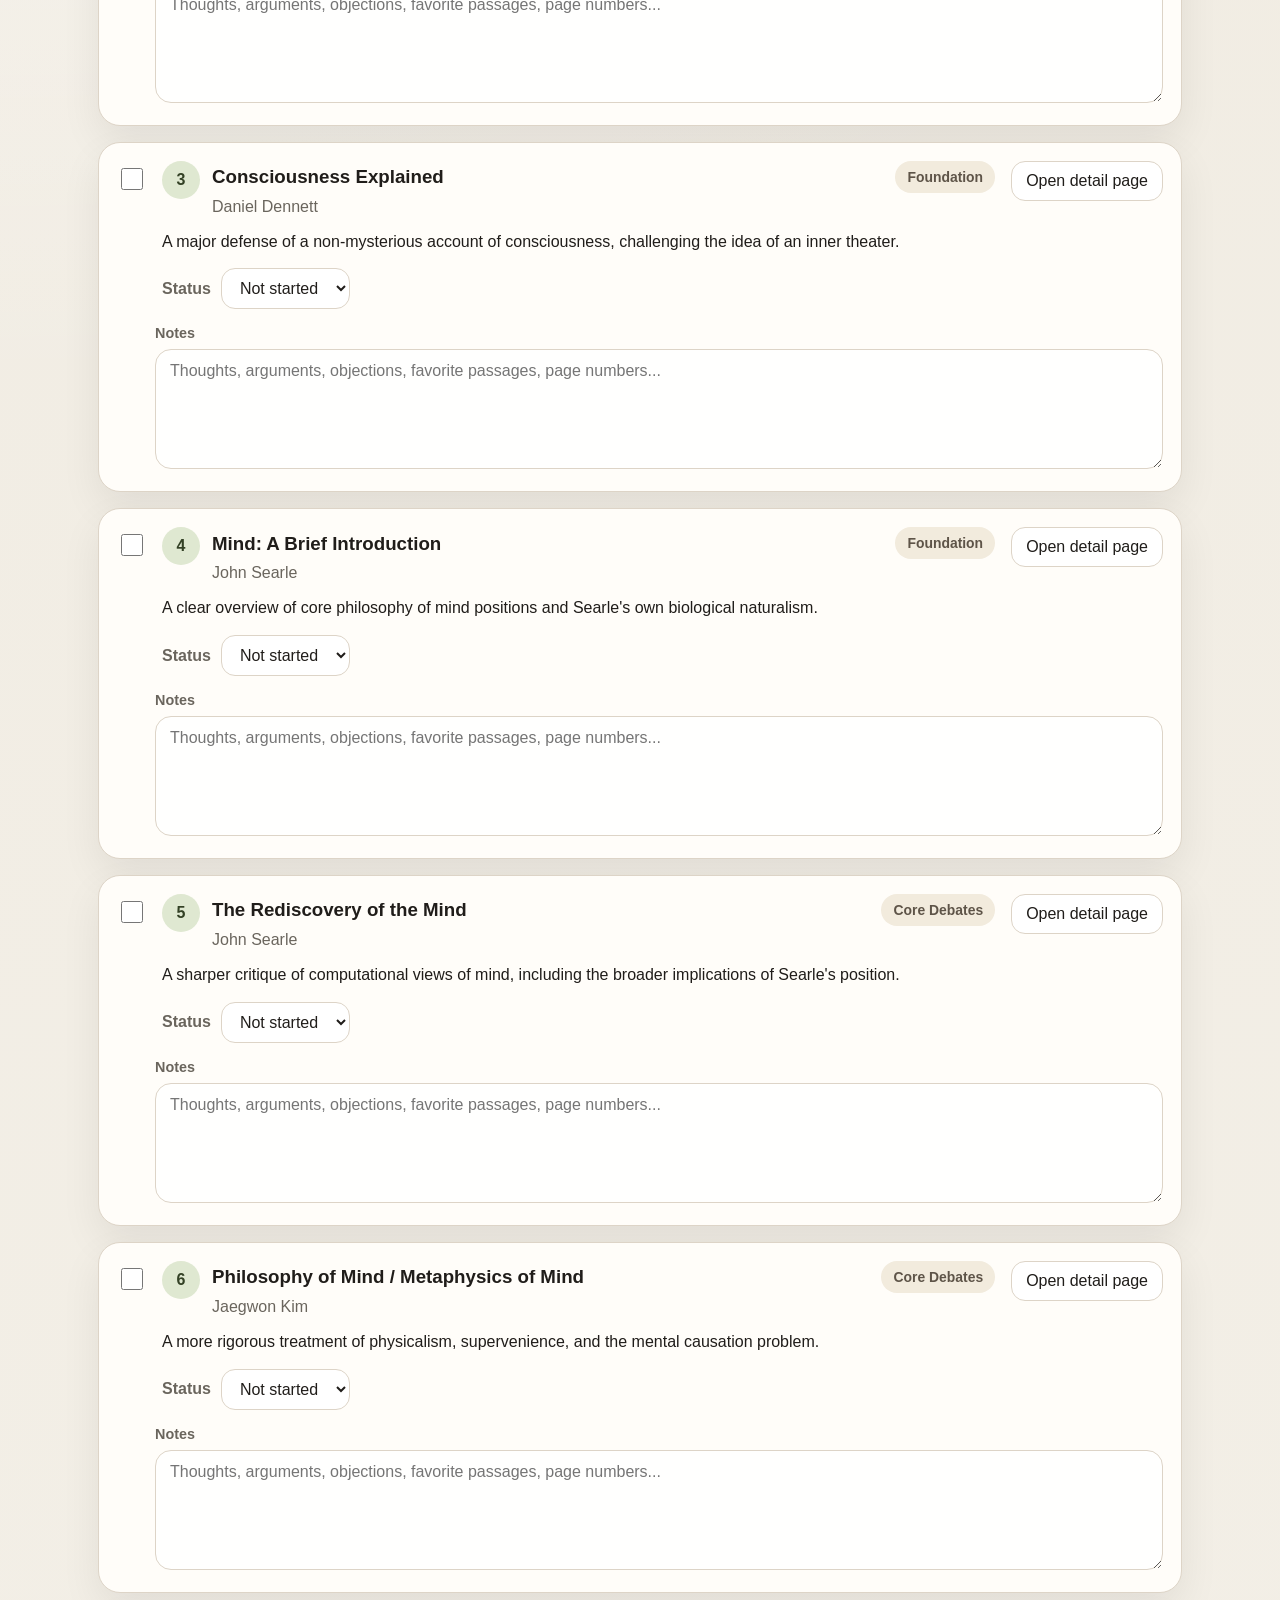
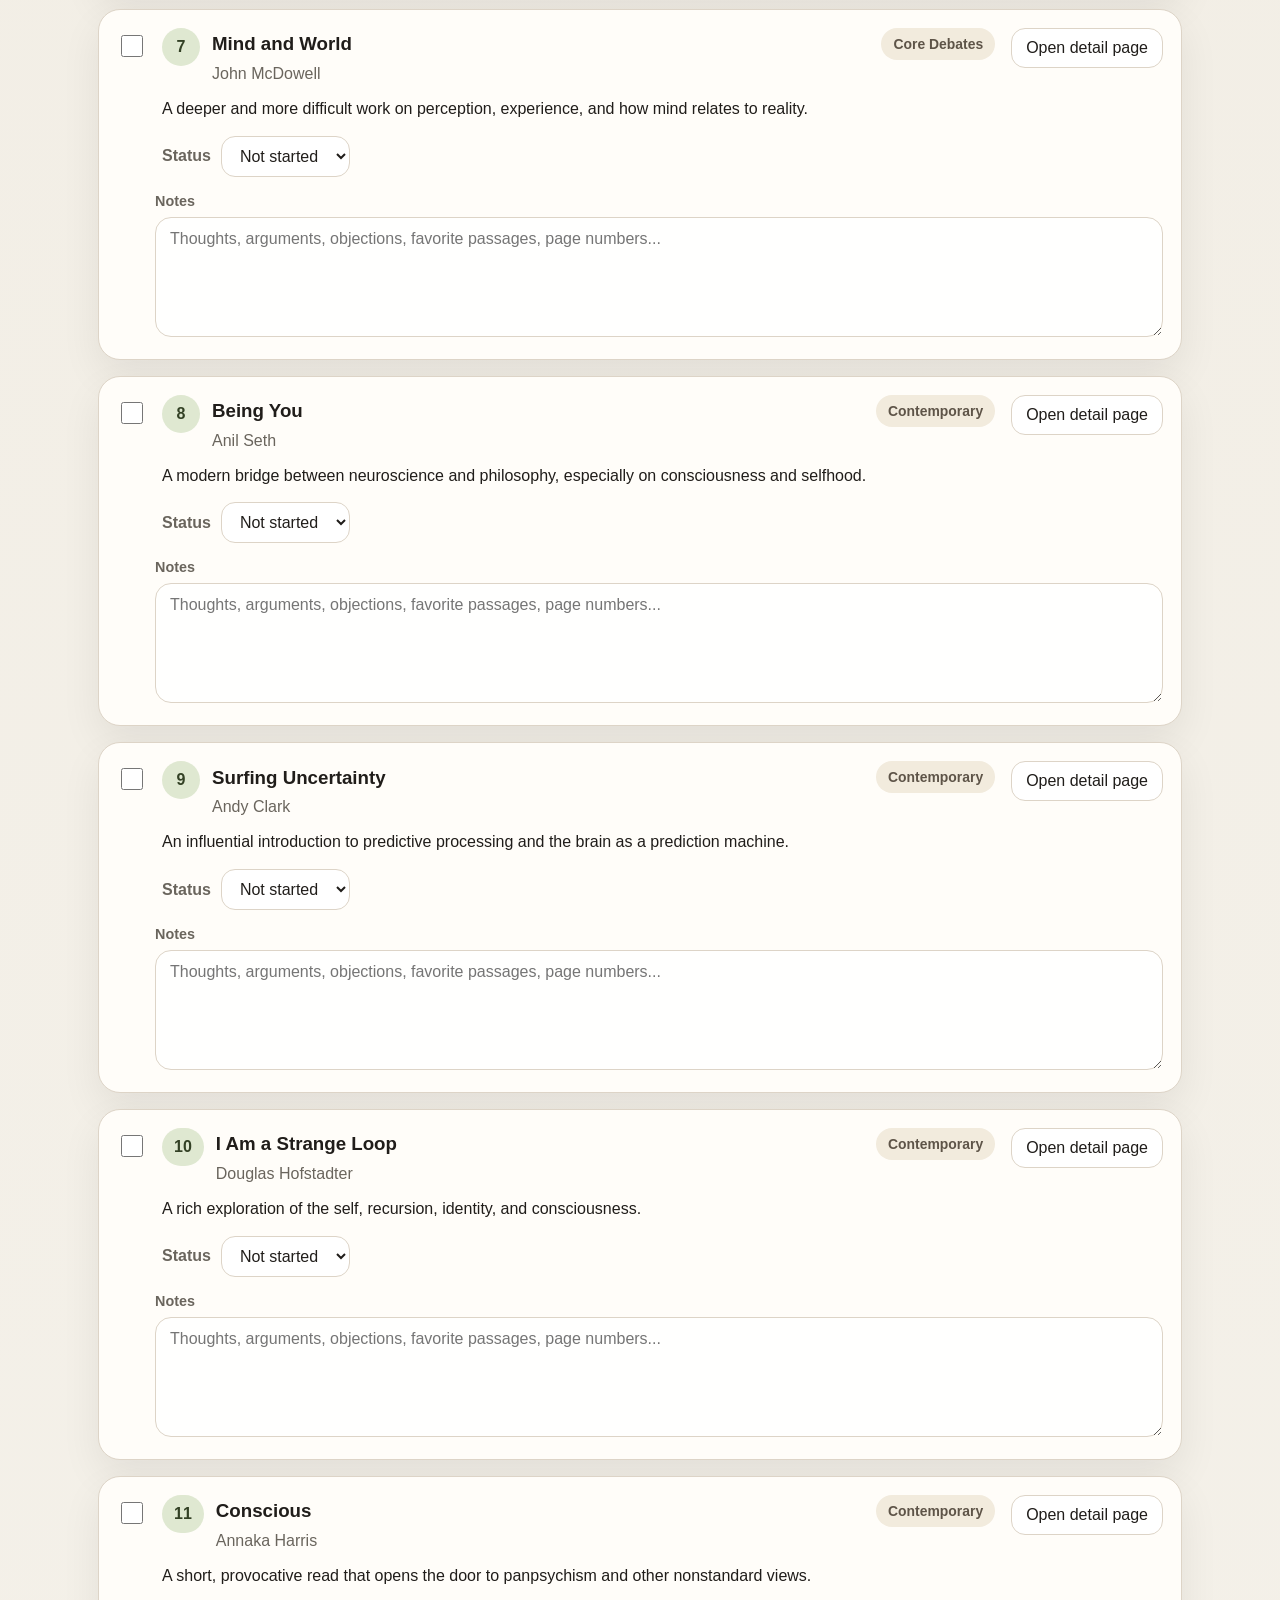
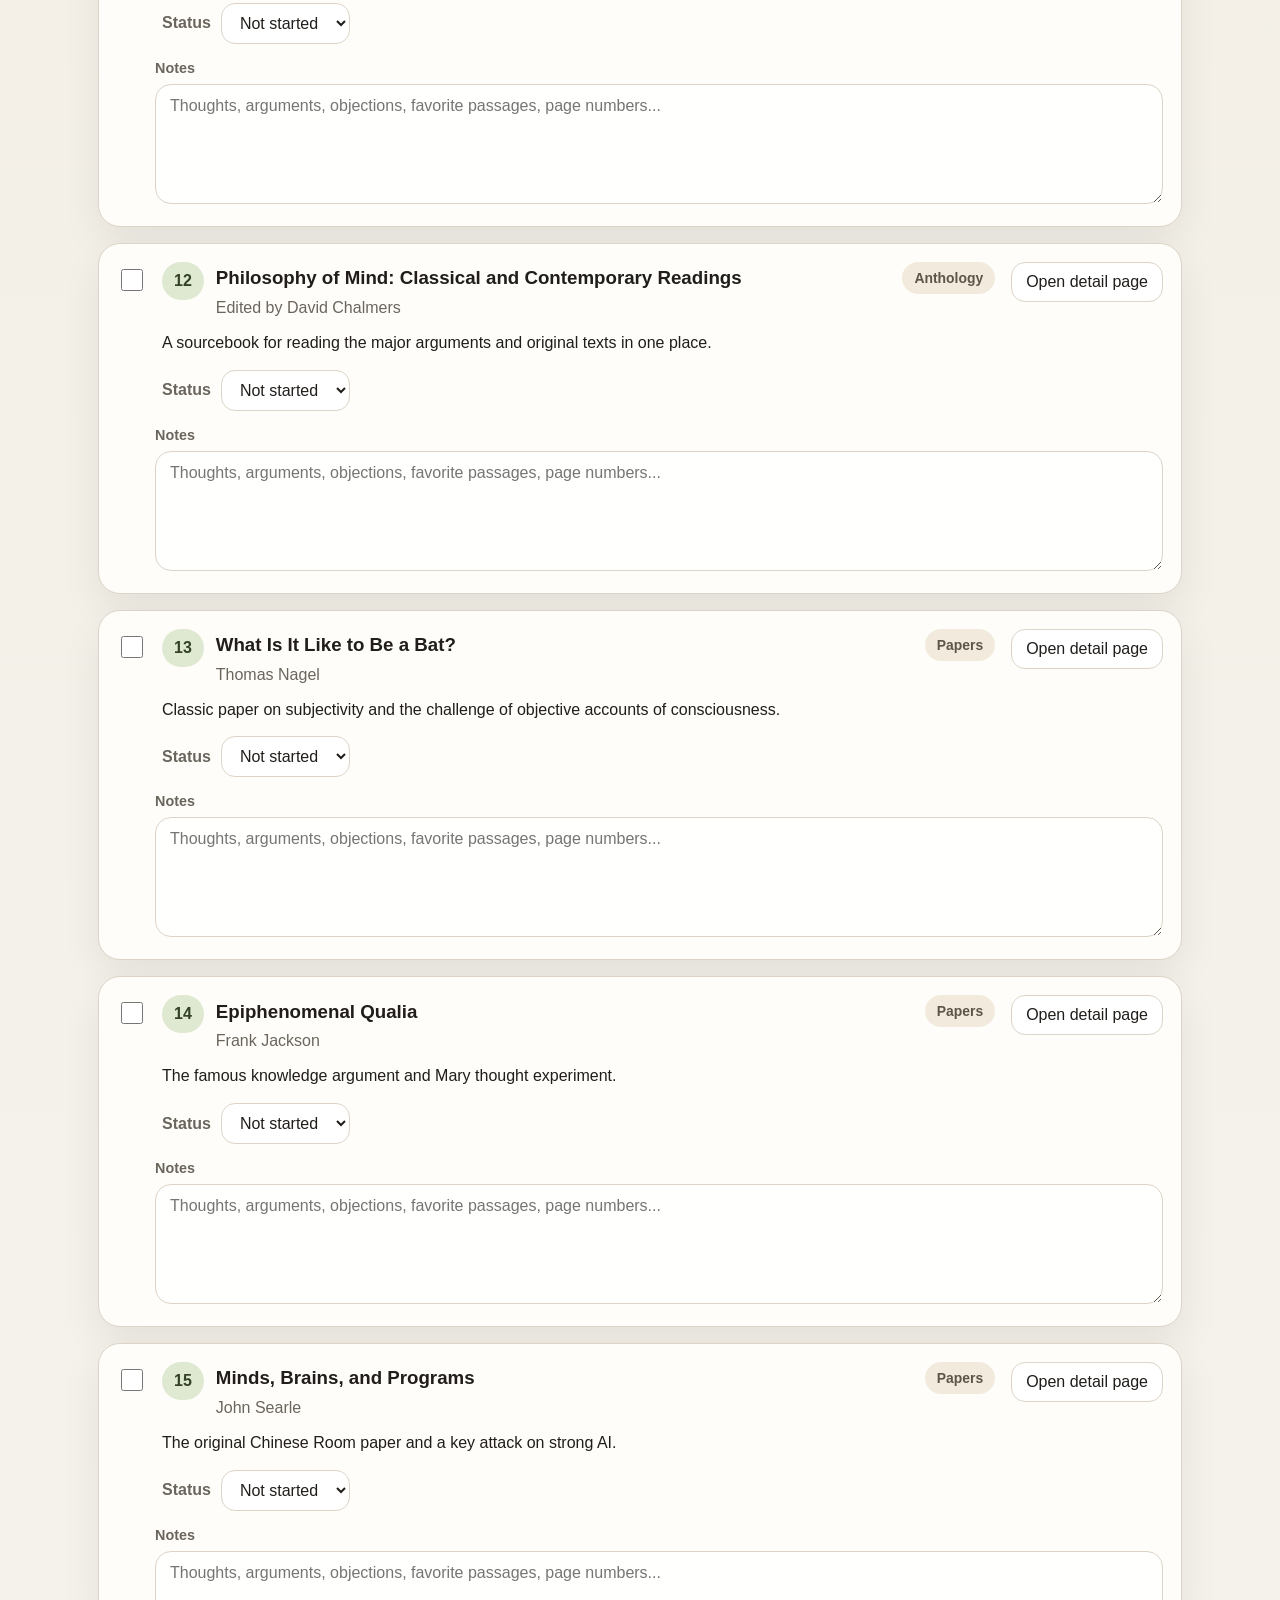
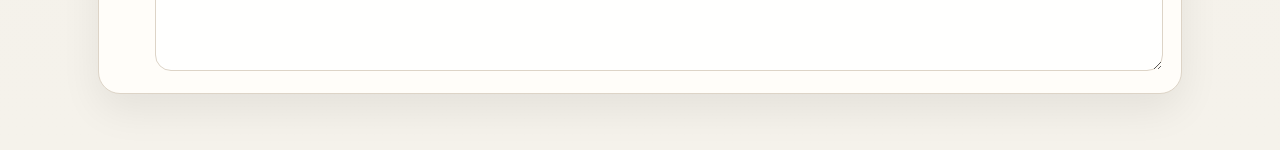
==== commit 11f4ff78: "Add files via upload" ====
--- a/index.html
+++ b/index.html
@@ -15,7 +15,7 @@
         <h1>Philosophy of Mind</h1>
         <p class="subtitle">
           Track your progress through a structured reading list, save notes for each item,
-          and organize your work by category and reading status.
+          and jump into detail pages with memory-refresh summaries for each work.
         </p>
       </div>
 
@@ -98,7 +98,7 @@
         </div>
         <div class="filter-block search-block">
           <label for="searchInput">Search</label>
-          <input id="searchInput" type="text" placeholder="Search title, author, or notes" />
+          <input id="searchInput" type="text" placeholder="Search title, author, category, or notes" />
         </div>
       </div>
     </section>
@@ -141,14 +141,16 @@
             </select>
           </div>
         </div>
+        <a class="detail-link" href="#">Open detail page</a>
       </div>
       <div class="item-notes">
-        <label>Notes</label>
+        <label class="field-label">Notes</label>
         <textarea placeholder="Thoughts, arguments, objections, favorite passages, page numbers..."></textarea>
       </div>
     </article>
   </template>
 
+  <script src="data.js"></script>
   <script src="script.js"></script>
 </body>
 </html>
--- a/styles.css
+++ b/styles.css
@@ -1,3 +1,4 @@
+
 :root {
   --bg: #f5f2eb;
   --panel: #fffdf9;
@@ -12,14 +13,8 @@
   --shadow: 0 16px 40px rgba(0, 0, 0, 0.07);
   --radius: 22px;
 }
-
 * { box-sizing: border-box; }
-
-html, body {
-  margin: 0;
-  padding: 0;
-}
-
+html, body { margin: 0; padding: 0; }
 body {
   font-family: Inter, -apple-system, BlinkMacSystemFont, "Segoe UI", Roboto, Helvetica, Arial, sans-serif;
   color: var(--text);
@@ -27,24 +22,15 @@
     radial-gradient(circle at top left, rgba(255,255,255,0.85), transparent 30%),
     linear-gradient(180deg, #f0ebe1 0%, var(--bg) 100%);
 }
-
-button, input, textarea, select {
-  font: inherit;
-}
-
-.app-shell {
-  max-width: 1120px;
-  margin: 0 auto;
-  padding: 28px 18px 56px;
-}
-
+button, input, textarea, select { font: inherit; }
+a { color: inherit; }
+.app-shell { max-width: 1120px; margin: 0 auto; padding: 28px 18px 56px; }
 .card {
   background: var(--panel);
   border: 1px solid var(--line);
   border-radius: var(--radius);
   box-shadow: var(--shadow);
 }
-
 .hero {
   display: grid;
   grid-template-columns: 1.7fr 1fr;
@@ -52,7 +38,6 @@
   padding: 28px;
   margin-bottom: 18px;
 }
-
 .eyebrow {
   margin: 0 0 8px;
   text-transform: uppercase;
@@ -60,48 +45,32 @@
   font-size: 0.76rem;
   color: var(--muted);
 }
-
 .hero h1 {
   margin: 0 0 10px;
   font-size: clamp(2.3rem, 5vw, 3.8rem);
   line-height: 0.98;
   letter-spacing: -0.04em;
 }
-
 .subtitle {
   margin: 0;
   color: var(--muted);
   line-height: 1.55;
   max-width: 700px;
 }
-
 .hero-stats {
   display: grid;
   gap: 12px;
   align-self: stretch;
 }
-
 .stat {
   border: 1px solid var(--line);
   background: var(--panel-2);
   border-radius: 18px;
   padding: 16px;
 }
-
-.stat-label {
-  display: block;
-  color: var(--muted);
-  font-size: 0.9rem;
-  margin-bottom: 6px;
-}
-
-.stat-value {
-  font-size: 1.75rem;
-  line-height: 1;
-}
-
-.toolbar,
-.filters {
+.stat-label { display: block; color: var(--muted); font-size: 0.9rem; margin-bottom: 6px; }
+.stat-value { font-size: 1.75rem; line-height: 1; }
+.toolbar, .filters {
   display: flex;
   justify-content: space-between;
   gap: 14px;
@@ -109,114 +78,59 @@
   margin-bottom: 18px;
   flex-wrap: wrap;
 }
-
-.toolbar-group {
-  display: flex;
-  gap: 10px;
-  flex-wrap: wrap;
-  align-items: center;
-}
-
-button,
-.import-label,
-select,
-input[type="text"] {
+.toolbar-group { display: flex; gap: 10px; flex-wrap: wrap; align-items: center; }
+button, .import-label, select, input[type="text"], .back-link, .detail-link {
   border: 1px solid var(--line);
   background: white;
   color: var(--text);
   padding: 10px 14px;
   border-radius: 14px;
   transition: transform 0.12s ease, border-color 0.12s ease;
-}
-
-button,
-.import-label {
-  cursor: pointer;
   text-decoration: none;
 }
-
-button:hover,
-.import-label:hover {
+button, .import-label, .detail-link { cursor: pointer; }
+button:hover, .import-label:hover, .back-link:hover, .detail-link:hover {
   transform: translateY(-1px);
   border-color: #beb29f;
 }
-
-select:focus,
-input[type="text"]:focus,
-textarea:focus {
+select:focus, input[type="text"]:focus, textarea:focus {
   outline: none;
   border-color: #b8c4a6;
   box-shadow: 0 0 0 3px rgba(111, 130, 89, 0.14);
 }
-
-#importFile {
-  display: none;
-}
-
+#importFile { display: none; }
 .filters-row {
   display: grid;
   grid-template-columns: 220px 220px 1fr;
   gap: 14px;
   width: 100%;
 }
-
-.filter-block label {
+.filter-block label, .field-label {
   display: block;
   font-size: 0.9rem;
   color: var(--muted);
   margin-bottom: 8px;
-}
-
-.filter-block select,
-.filter-block input {
-  width: 100%;
-}
-
+  font-weight: 600;
+}
+.filter-block select, .filter-block input { width: 100%; }
 .overview-grid {
   display: grid;
   grid-template-columns: 1fr 1fr;
   gap: 18px;
   margin-bottom: 24px;
 }
-
-.progress-card,
-.notes-card {
-  padding: 22px;
-}
-
-.card-header h2 {
-  margin: 0 0 4px;
-  font-size: 1.25rem;
-}
-
-.card-header p {
-  margin: 0;
-  color: var(--muted);
-}
-
+.progress-card, .notes-card, .detail-card, .summary-card, .nav-card { padding: 22px; }
+.card-header h2 { margin: 0 0 4px; font-size: 1.25rem; }
+.card-header p { margin: 0; color: var(--muted); }
 .progress-ring-wrap {
   position: relative;
   width: 220px;
   height: 220px;
   margin: 18px auto 2px;
 }
-
-.progress-ring {
-  width: 100%;
-  height: 100%;
-  transform: rotate(-90deg);
-}
-
-.ring-bg,
-.ring-fill {
-  fill: none;
-  stroke-width: 10;
-}
-
-.ring-bg {
-  stroke: #ebe3d7;
-}
-
+.progress-ring { width: 100%; height: 100%; transform: rotate(-90deg); }
+.ring-bg, .ring-fill { fill: none; stroke-width: 10; }
+.ring-bg { stroke: #ebe3d7; }
 .ring-fill {
   stroke: var(--accent);
   stroke-linecap: round;
@@ -224,7 +138,6 @@
   stroke-dashoffset: 301.59;
   transition: stroke-dashoffset 0.3s ease;
 }
-
 .progress-center {
   position: absolute;
   inset: 0;
@@ -232,17 +145,8 @@
   place-content: center;
   text-align: center;
 }
-
-.progress-center strong {
-  font-size: 2rem;
-  line-height: 1;
-}
-
-.progress-center span {
-  margin-top: 6px;
-  color: var(--muted);
-}
-
+.progress-center strong { font-size: 2rem; line-height: 1; }
+.progress-center span { margin-top: 6px; color: var(--muted); }
 .summary-list {
   list-style: none;
   padding: 0;
@@ -250,7 +154,6 @@
   display: grid;
   gap: 12px;
 }
-
 .summary-list li {
   display: flex;
   align-items: center;
@@ -261,77 +164,38 @@
   border-radius: 16px;
   padding: 14px 16px;
 }
-
-.summary-list span {
-  color: var(--muted);
-}
-
-.section-header {
-  margin-bottom: 14px;
-}
-
-.section-header h2 {
-  margin: 0 0 6px;
-  font-size: 1.4rem;
-}
-
-.section-header p {
-  margin: 0;
-  color: var(--muted);
-}
-
-.reading-list {
-  display: grid;
-  gap: 16px;
-}
-
+.summary-list span { color: var(--muted); }
+.section-header { margin-bottom: 14px; }
+.section-header h2 { margin: 0 0 6px; font-size: 1.4rem; }
+.section-header p { margin: 0; color: var(--muted); }
+.reading-list { display: grid; gap: 16px; }
 .reading-item {
   padding: 18px;
   transition: border-color 0.14s ease, transform 0.14s ease, background 0.14s ease;
 }
-
-.reading-item:hover {
-  transform: translateY(-1px);
-  border-color: #c8bcaa;
-}
-
-.reading-item.done {
-  background: var(--done);
-}
-
-.reading-item.reading {
-  background: var(--reading);
-}
-
+.reading-item:hover { transform: translateY(-1px); border-color: #c8bcaa; }
+.reading-item.done { background: var(--done); }
+.reading-item.reading { background: var(--reading); }
 .reading-top {
   display: grid;
-  grid-template-columns: auto 1fr;
+  grid-template-columns: auto 1fr auto;
   gap: 16px;
-}
-
-.check-cell {
-  padding-top: 4px;
-}
-
+  align-items: start;
+}
+.check-cell { padding-top: 4px; }
 .done-checkbox {
   width: 22px;
   height: 22px;
   accent-color: var(--accent);
   cursor: pointer;
 }
-
 .item-heading {
   display: flex;
   align-items: flex-start;
   gap: 12px;
   flex-wrap: wrap;
 }
-
-.heading-copy {
-  flex: 1;
-  min-width: 0;
-}
-
+.heading-copy { flex: 1; min-width: 0; }
 .title-row {
   display: flex;
   align-items: center;
@@ -339,15 +203,8 @@
   gap: 12px;
   flex-wrap: wrap;
 }
-
-.pill-row {
-  display: flex;
-  gap: 8px;
-  flex-wrap: wrap;
-}
-
-.order-pill,
-.category-pill {
+.pill-row { display: flex; gap: 8px; flex-wrap: wrap; }
+.order-pill, .category-pill {
   display: inline-flex;
   align-items: center;
   justify-content: center;
@@ -357,12 +214,7 @@
   padding: 0 12px;
   font-weight: 700;
 }
-
-.order-pill {
-  background: var(--accent-soft);
-  color: #334125;
-}
-
+.order-pill { background: var(--accent-soft); color: #334125; }
 .category-pill {
   min-height: 32px;
   height: auto;
@@ -370,23 +222,9 @@
   color: #5e5448;
   font-size: 0.87rem;
 }
-
-.item-title {
-  margin: 0;
-  font-size: 1.17rem;
-  line-height: 1.25;
-}
-
-.item-author {
-  margin: 5px 0 0;
-  color: var(--muted);
-}
-
-.item-description {
-  margin: 14px 0 0;
-  line-height: 1.55;
-}
-
+.item-title { margin: 0; font-size: 1.17rem; line-height: 1.25; }
+.item-author { margin: 5px 0 0; color: var(--muted); }
+.item-description { margin: 14px 0 0; line-height: 1.55; }
 .status-row {
   margin-top: 14px;
   display: flex;
@@ -394,25 +232,9 @@
   gap: 10px;
   flex-wrap: wrap;
 }
-
-.status-row label {
-  color: var(--muted);
-  font-weight: 600;
-}
-
-.item-notes {
-  margin-top: 16px;
-  padding-left: 38px;
-}
-
-.item-notes label {
-  display: block;
-  color: var(--muted);
-  font-weight: 600;
-  margin-bottom: 8px;
-}
-
-.item-notes textarea {
+.status-row label { color: var(--muted); font-weight: 600; }
+.item-notes { margin-top: 16px; padding-left: 38px; }
+.item-notes textarea, .detail-notes textarea {
   width: 100%;
   min-height: 120px;
   resize: vertical;
@@ -422,39 +244,59 @@
   color: var(--text);
   padding: 12px 14px;
 }
-
-.empty-state {
-  text-align: center;
+.empty-state { text-align: center; color: var(--muted); padding: 28px; }
+.detail-grid {
+  display: grid;
+  grid-template-columns: 1.2fr 0.8fr;
+  gap: 18px;
+}
+.detail-title {
+  margin: 10px 0 8px;
+  font-size: clamp(2rem, 4vw, 3rem);
+  line-height: 1.05;
+  letter-spacing: -0.03em;
+}
+.meta-row, .nav-list {
+  display: flex;
+  gap: 10px;
+  flex-wrap: wrap;
+}
+.meta-chip {
+  display: inline-flex;
+  align-items: center;
+  gap: 8px;
+  padding: 10px 12px;
+  border: 1px solid var(--line);
+  border-radius: 999px;
+  background: var(--panel-2);
   color: var(--muted);
-  padding: 28px;
-}
-
-@media (max-width: 860px) {
-  .hero,
-  .overview-grid,
-  .filters-row {
-    grid-template-columns: 1fr;
-  }
-
-  .progress-ring-wrap {
-    width: 180px;
-    height: 180px;
-  }
-}
-
+}
+.summary-copy {
+  line-height: 1.7;
+  color: #322d27;
+  font-size: 1rem;
+}
+.detail-notes textarea { min-height: 240px; }
+.note-hint { margin-top: 10px; color: var(--muted); font-size: 0.92rem; }
+.nav-list { margin-top: 14px; align-items: stretch; }
+.nav-button {
+  flex: 1 1 180px;
+  display: block;
+  text-decoration: none;
+  border: 1px solid var(--line);
+  border-radius: 16px;
+  background: var(--panel-2);
+  padding: 14px;
+}
+.nav-button small { display: block; color: var(--muted); margin-bottom: 6px; }
+.nav-button strong { display: block; line-height: 1.35; }
+@media (max-width: 920px) {
+  .hero, .overview-grid, .filters-row, .detail-grid { grid-template-columns: 1fr; }
+  .progress-ring-wrap { width: 180px; height: 180px; }
+  .reading-top { grid-template-columns: auto 1fr; }
+}
 @media (max-width: 640px) {
-  .app-shell {
-    padding: 18px 12px 40px;
-  }
-
-  .hero,
-  .progress-card,
-  .notes-card,
-  .reading-item {
-    padding: 18px;
-  }
-
-  .item-notes {
-    padding-left: 0;
-  }
-}
+  .app-shell { padding: 18px 12px 40px; }
+  .hero, .progress-card, .notes-card, .reading-item, .detail-card, .summary-card, .nav-card { padding: 18px; }
+  .item-notes { padding-left: 0; }
+}
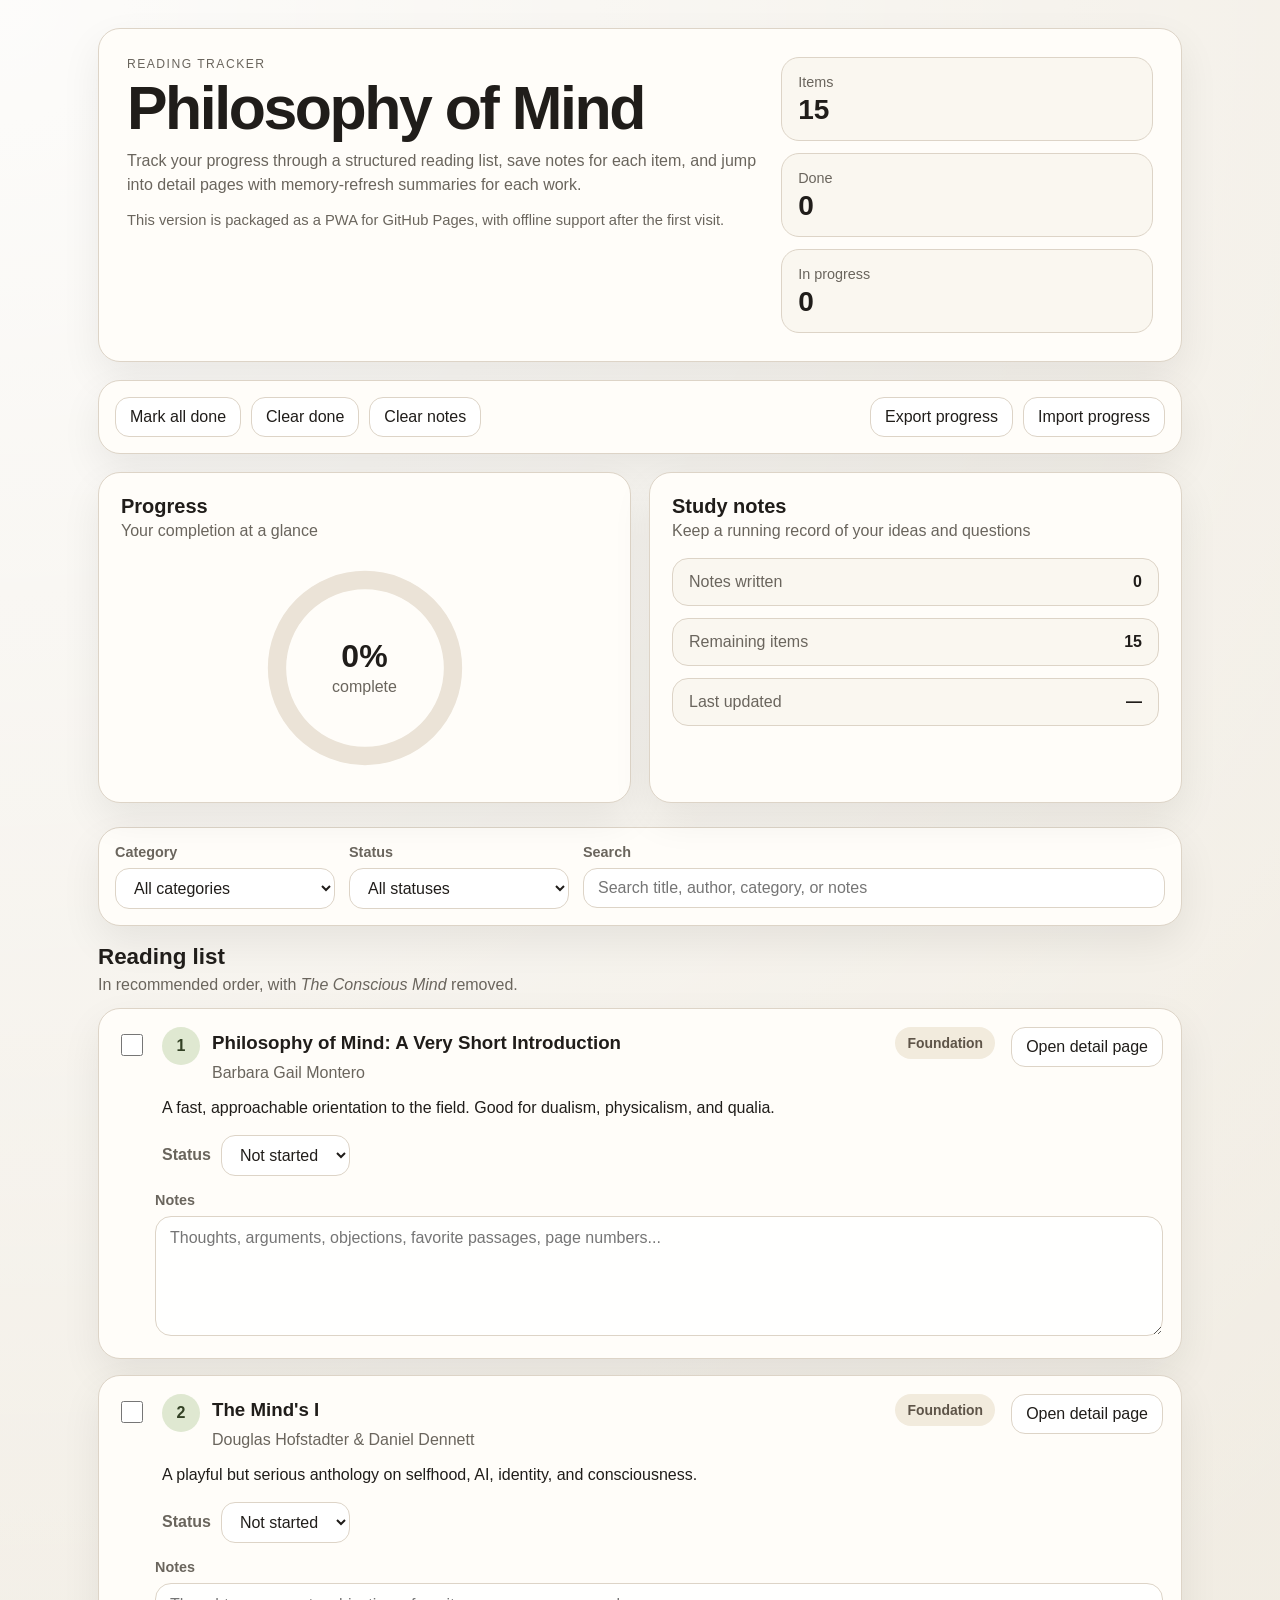
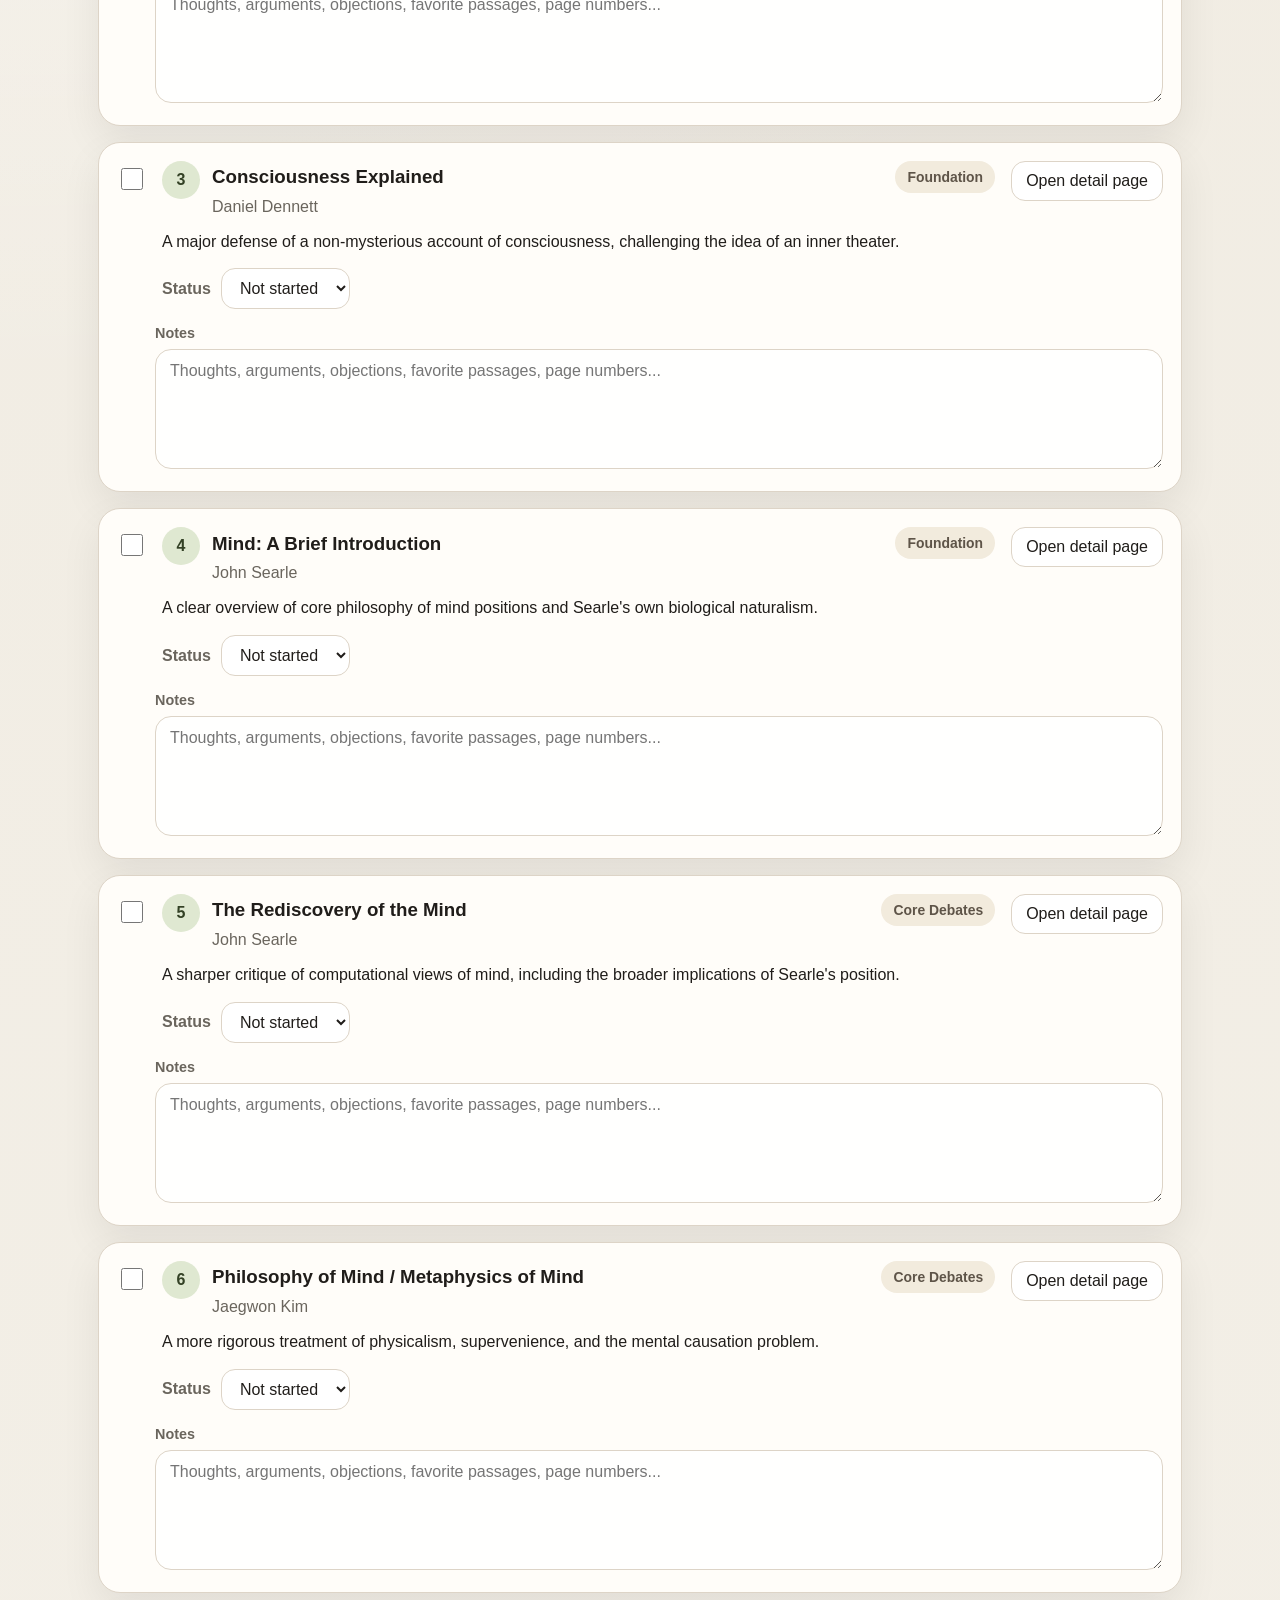
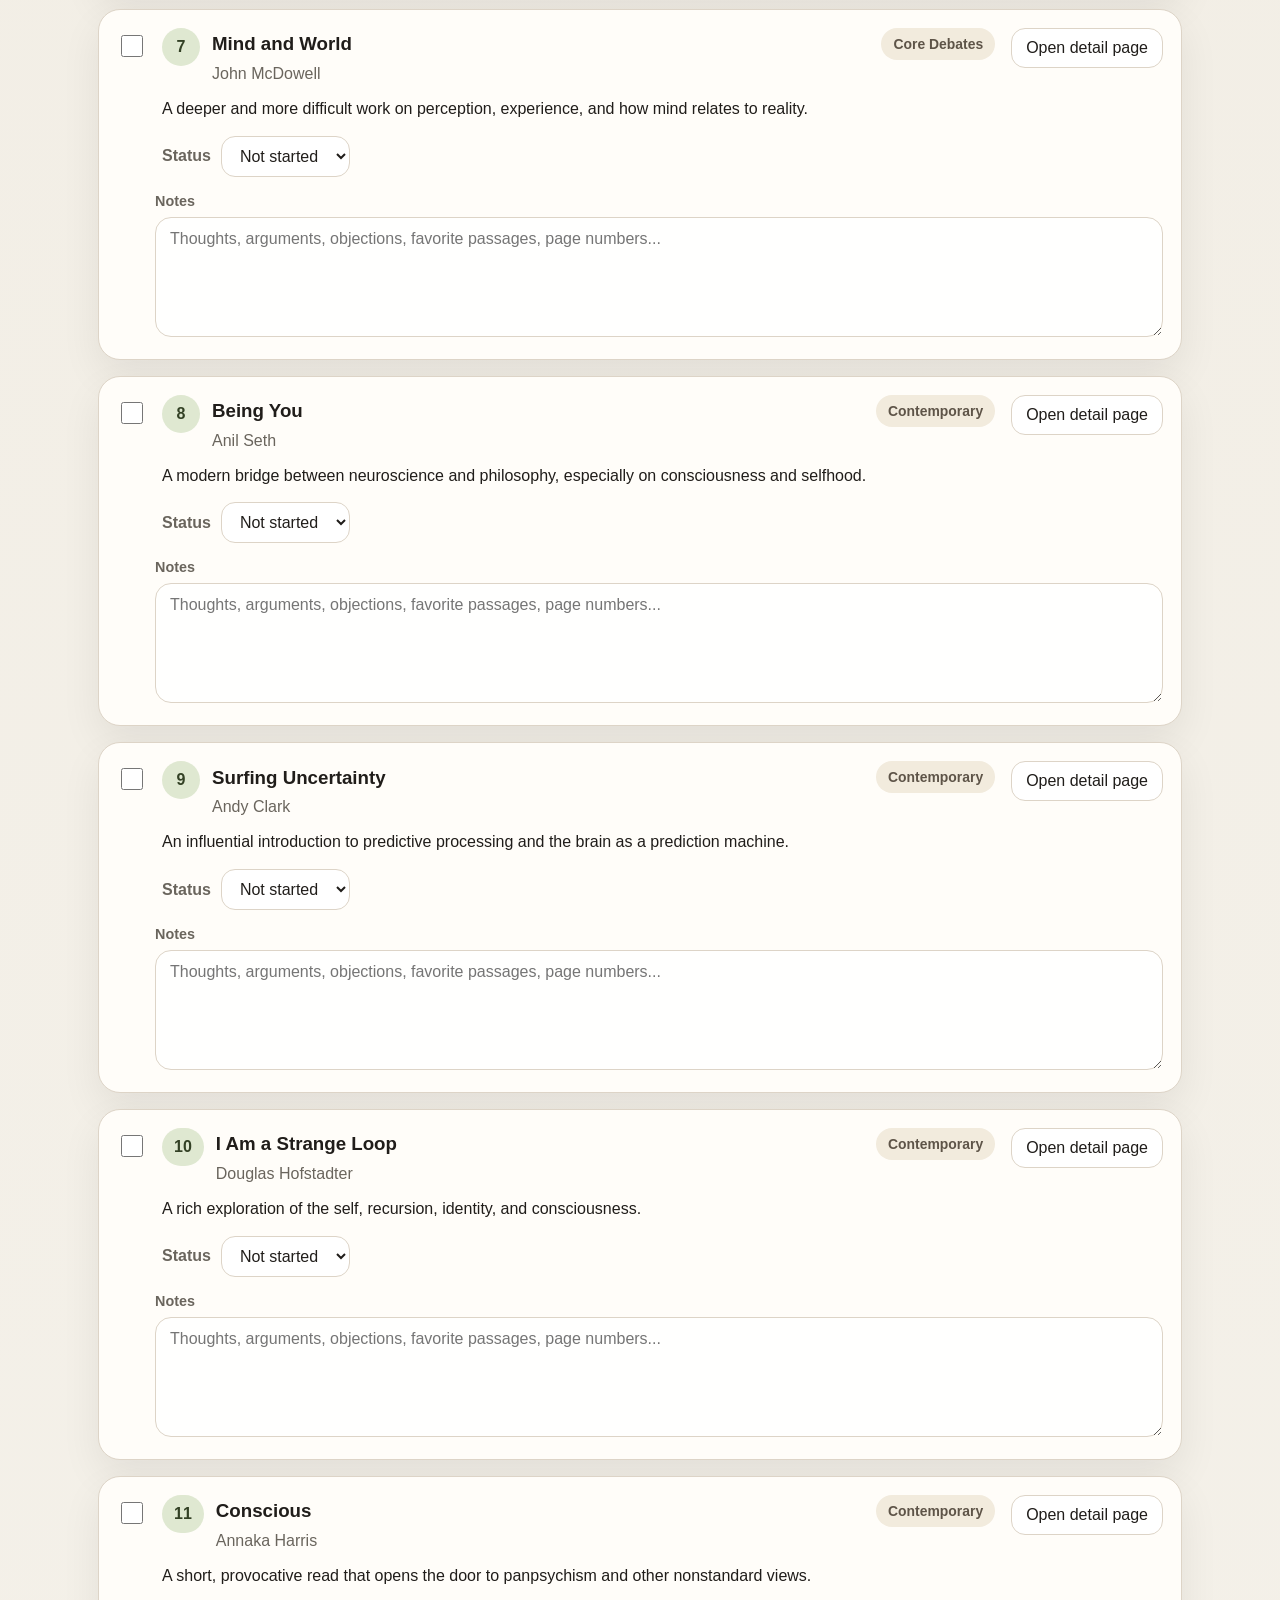
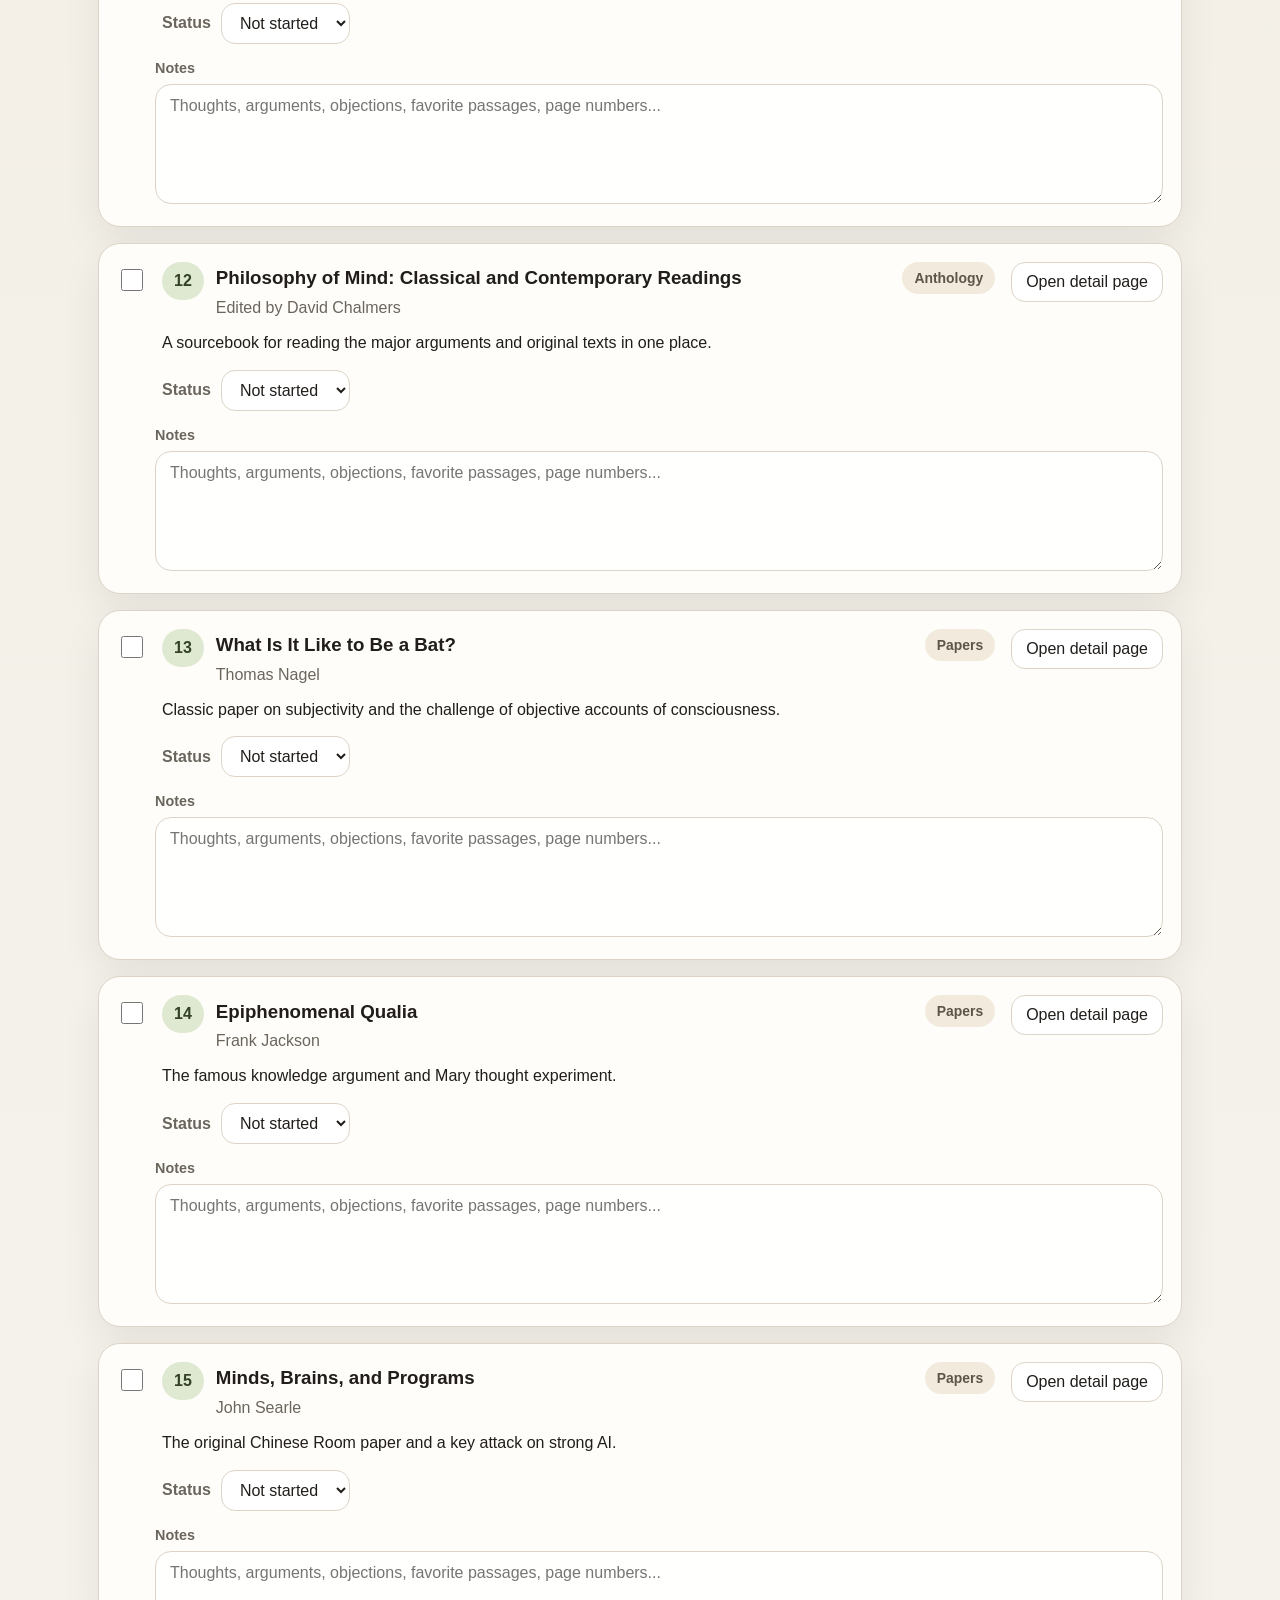
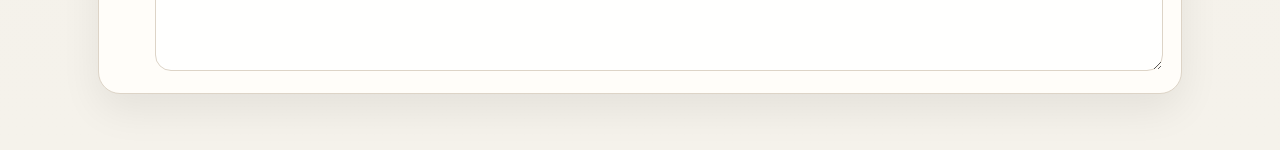
==== commit cd10e189: "Add files via upload" ====
--- a/index.html
+++ b/index.html
@@ -1,3 +1,4 @@
+
 <!DOCTYPE html>
 <html lang="en">
 <head>
@@ -5,6 +6,9 @@
   <meta name="viewport" content="width=device-width, initial-scale=1.0" />
   <title>Philosophy of Mind Tracker</title>
   <meta name="description" content="A deployable reading tracker for philosophy of mind books and papers." />
+  <meta name="theme-color" content="#6f8259" />
+  <link rel="manifest" href="manifest.webmanifest" />
+  <link rel="apple-touch-icon" href="icons/icon-180.png" />
   <link rel="stylesheet" href="styles.css" />
 </head>
 <body>
@@ -17,21 +21,12 @@
           Track your progress through a structured reading list, save notes for each item,
           and jump into detail pages with memory-refresh summaries for each work.
         </p>
+        <p class="install-tip">This version is packaged as a PWA for GitHub Pages, with offline support after the first visit.</p>
       </div>
-
       <div class="hero-stats">
-        <div class="stat">
-          <span class="stat-label">Items</span>
-          <strong class="stat-value" id="totalCount">0</strong>
-        </div>
-        <div class="stat">
-          <span class="stat-label">Done</span>
-          <strong class="stat-value" id="doneCount">0</strong>
-        </div>
-        <div class="stat">
-          <span class="stat-label">In progress</span>
-          <strong class="stat-value" id="readingCount">0</strong>
-        </div>
+        <div class="stat"><span class="stat-label">Items</span><strong class="stat-value" id="totalCount">0</strong></div>
+        <div class="stat"><span class="stat-label">Done</span><strong class="stat-value" id="doneCount">0</strong></div>
+        <div class="stat"><span class="stat-label">In progress</span><strong class="stat-value" id="readingCount">0</strong></div>
       </div>
     </header>
 
@@ -50,27 +45,17 @@
 
     <section class="overview-grid">
       <article class="card progress-card">
-        <div class="card-header">
-          <h2>Progress</h2>
-          <p>Your completion at a glance</p>
-        </div>
+        <div class="card-header"><h2>Progress</h2><p>Your completion at a glance</p></div>
         <div class="progress-ring-wrap">
           <svg viewBox="0 0 120 120" class="progress-ring" aria-hidden="true">
             <circle class="ring-bg" cx="60" cy="60" r="48"></circle>
             <circle class="ring-fill" id="ringFill" cx="60" cy="60" r="48"></circle>
           </svg>
-          <div class="progress-center">
-            <strong id="progressNumber">0%</strong>
-            <span>complete</span>
-          </div>
+          <div class="progress-center"><strong id="progressNumber">0%</strong><span>complete</span></div>
         </div>
       </article>
-
       <article class="card notes-card">
-        <div class="card-header">
-          <h2>Study notes</h2>
-          <p>Keep a running record of your ideas and questions</p>
-        </div>
+        <div class="card-header"><h2>Study notes</h2><p>Keep a running record of your ideas and questions</p></div>
         <ul class="summary-list">
           <li><span>Notes written</span><strong id="notesCount">0</strong></li>
           <li><span>Remaining items</span><strong id="remainingCount">0</strong></li>
@@ -83,9 +68,7 @@
       <div class="filters-row">
         <div class="filter-block">
           <label for="categoryFilter">Category</label>
-          <select id="categoryFilter">
-            <option value="all">All categories</option>
-          </select>
+          <select id="categoryFilter"><option value="all">All categories</option></select>
         </div>
         <div class="filter-block">
           <label for="statusFilter">Status</label>
@@ -115,18 +98,14 @@
   <template id="itemTemplate">
     <article class="reading-item card">
       <div class="reading-top">
-        <div class="check-cell">
-          <input class="done-checkbox" type="checkbox" />
-        </div>
+        <div class="check-cell"><input class="done-checkbox" type="checkbox" /></div>
         <div class="item-main">
           <div class="item-heading">
             <span class="order-pill"></span>
             <div class="heading-copy">
               <div class="title-row">
                 <h3 class="item-title"></h3>
-                <div class="pill-row">
-                  <span class="category-pill"></span>
-                </div>
+                <div class="pill-row"><span class="category-pill"></span></div>
               </div>
               <p class="item-author"></p>
             </div>
--- a/styles.css
+++ b/styles.css
@@ -25,271 +25,81 @@
 button, input, textarea, select { font: inherit; }
 a { color: inherit; }
 .app-shell { max-width: 1120px; margin: 0 auto; padding: 28px 18px 56px; }
-.card {
-  background: var(--panel);
-  border: 1px solid var(--line);
-  border-radius: var(--radius);
-  box-shadow: var(--shadow);
-}
-.hero {
-  display: grid;
-  grid-template-columns: 1.7fr 1fr;
-  gap: 22px;
-  padding: 28px;
-  margin-bottom: 18px;
-}
-.eyebrow {
-  margin: 0 0 8px;
-  text-transform: uppercase;
-  letter-spacing: 0.12em;
-  font-size: 0.76rem;
-  color: var(--muted);
-}
-.hero h1 {
-  margin: 0 0 10px;
-  font-size: clamp(2.3rem, 5vw, 3.8rem);
-  line-height: 0.98;
-  letter-spacing: -0.04em;
-}
-.subtitle {
-  margin: 0;
-  color: var(--muted);
-  line-height: 1.55;
-  max-width: 700px;
-}
-.hero-stats {
-  display: grid;
-  gap: 12px;
-  align-self: stretch;
-}
-.stat {
-  border: 1px solid var(--line);
-  background: var(--panel-2);
-  border-radius: 18px;
-  padding: 16px;
-}
+.card { background: var(--panel); border: 1px solid var(--line); border-radius: var(--radius); box-shadow: var(--shadow); }
+.hero { display: grid; grid-template-columns: 1.7fr 1fr; gap: 22px; padding: 28px; margin-bottom: 18px; }
+.eyebrow { margin: 0 0 8px; text-transform: uppercase; letter-spacing: 0.12em; font-size: 0.76rem; color: var(--muted); }
+.hero h1 { margin: 0 0 10px; font-size: clamp(2.3rem, 5vw, 3.8rem); line-height: 0.98; letter-spacing: -0.04em; }
+.subtitle { margin: 0; color: var(--muted); line-height: 1.55; max-width: 700px; }
+.hero-stats { display: grid; gap: 12px; align-self: stretch; }
+.stat { border: 1px solid var(--line); background: var(--panel-2); border-radius: 18px; padding: 16px; }
 .stat-label { display: block; color: var(--muted); font-size: 0.9rem; margin-bottom: 6px; }
 .stat-value { font-size: 1.75rem; line-height: 1; }
-.toolbar, .filters {
-  display: flex;
-  justify-content: space-between;
-  gap: 14px;
-  padding: 16px;
-  margin-bottom: 18px;
-  flex-wrap: wrap;
-}
+.toolbar, .filters { display: flex; justify-content: space-between; gap: 14px; padding: 16px; margin-bottom: 18px; flex-wrap: wrap; }
 .toolbar-group { display: flex; gap: 10px; flex-wrap: wrap; align-items: center; }
 button, .import-label, select, input[type="text"], .back-link, .detail-link {
-  border: 1px solid var(--line);
-  background: white;
-  color: var(--text);
-  padding: 10px 14px;
-  border-radius: 14px;
-  transition: transform 0.12s ease, border-color 0.12s ease;
-  text-decoration: none;
+  border: 1px solid var(--line); background: white; color: var(--text); padding: 10px 14px; border-radius: 14px;
+  transition: transform 0.12s ease, border-color 0.12s ease; text-decoration: none;
 }
 button, .import-label, .detail-link { cursor: pointer; }
-button:hover, .import-label:hover, .back-link:hover, .detail-link:hover {
-  transform: translateY(-1px);
-  border-color: #beb29f;
-}
-select:focus, input[type="text"]:focus, textarea:focus {
-  outline: none;
-  border-color: #b8c4a6;
-  box-shadow: 0 0 0 3px rgba(111, 130, 89, 0.14);
-}
+button:hover, .import-label:hover, .back-link:hover, .detail-link:hover { transform: translateY(-1px); border-color: #beb29f; }
+select:focus, input[type="text"]:focus, textarea:focus { outline: none; border-color: #b8c4a6; box-shadow: 0 0 0 3px rgba(111, 130, 89, 0.14); }
 #importFile { display: none; }
-.filters-row {
-  display: grid;
-  grid-template-columns: 220px 220px 1fr;
-  gap: 14px;
-  width: 100%;
-}
-.filter-block label, .field-label {
-  display: block;
-  font-size: 0.9rem;
-  color: var(--muted);
-  margin-bottom: 8px;
-  font-weight: 600;
-}
+.filters-row { display: grid; grid-template-columns: 220px 220px 1fr; gap: 14px; width: 100%; }
+.filter-block label, .field-label { display: block; font-size: 0.9rem; color: var(--muted); margin-bottom: 8px; font-weight: 600; }
 .filter-block select, .filter-block input { width: 100%; }
-.overview-grid {
-  display: grid;
-  grid-template-columns: 1fr 1fr;
-  gap: 18px;
-  margin-bottom: 24px;
-}
+.overview-grid { display: grid; grid-template-columns: 1fr 1fr; gap: 18px; margin-bottom: 24px; }
 .progress-card, .notes-card, .detail-card, .summary-card, .nav-card { padding: 22px; }
 .card-header h2 { margin: 0 0 4px; font-size: 1.25rem; }
 .card-header p { margin: 0; color: var(--muted); }
-.progress-ring-wrap {
-  position: relative;
-  width: 220px;
-  height: 220px;
-  margin: 18px auto 2px;
-}
+.progress-ring-wrap { position: relative; width: 220px; height: 220px; margin: 18px auto 2px; }
 .progress-ring { width: 100%; height: 100%; transform: rotate(-90deg); }
 .ring-bg, .ring-fill { fill: none; stroke-width: 10; }
 .ring-bg { stroke: #ebe3d7; }
-.ring-fill {
-  stroke: var(--accent);
-  stroke-linecap: round;
-  stroke-dasharray: 301.59;
-  stroke-dashoffset: 301.59;
-  transition: stroke-dashoffset 0.3s ease;
-}
-.progress-center {
-  position: absolute;
-  inset: 0;
-  display: grid;
-  place-content: center;
-  text-align: center;
-}
+.ring-fill { stroke: var(--accent); stroke-linecap: round; stroke-dasharray: 301.59; stroke-dashoffset: 301.59; transition: stroke-dashoffset 0.3s ease; }
+.progress-center { position: absolute; inset: 0; display: grid; place-content: center; text-align: center; }
 .progress-center strong { font-size: 2rem; line-height: 1; }
 .progress-center span { margin-top: 6px; color: var(--muted); }
-.summary-list {
-  list-style: none;
-  padding: 0;
-  margin: 18px 0 0;
-  display: grid;
-  gap: 12px;
-}
-.summary-list li {
-  display: flex;
-  align-items: center;
-  justify-content: space-between;
-  gap: 14px;
-  border: 1px solid var(--line);
-  background: var(--panel-2);
-  border-radius: 16px;
-  padding: 14px 16px;
-}
+.summary-list { list-style: none; padding: 0; margin: 18px 0 0; display: grid; gap: 12px; }
+.summary-list li { display: flex; align-items: center; justify-content: space-between; gap: 14px; border: 1px solid var(--line); background: var(--panel-2); border-radius: 16px; padding: 14px 16px; }
 .summary-list span { color: var(--muted); }
 .section-header { margin-bottom: 14px; }
 .section-header h2 { margin: 0 0 6px; font-size: 1.4rem; }
 .section-header p { margin: 0; color: var(--muted); }
 .reading-list { display: grid; gap: 16px; }
-.reading-item {
-  padding: 18px;
-  transition: border-color 0.14s ease, transform 0.14s ease, background 0.14s ease;
-}
+.reading-item { padding: 18px; transition: border-color 0.14s ease, transform 0.14s ease, background 0.14s ease; }
 .reading-item:hover { transform: translateY(-1px); border-color: #c8bcaa; }
 .reading-item.done { background: var(--done); }
 .reading-item.reading { background: var(--reading); }
-.reading-top {
-  display: grid;
-  grid-template-columns: auto 1fr auto;
-  gap: 16px;
-  align-items: start;
-}
+.reading-top { display: grid; grid-template-columns: auto 1fr auto; gap: 16px; align-items: start; }
 .check-cell { padding-top: 4px; }
-.done-checkbox {
-  width: 22px;
-  height: 22px;
-  accent-color: var(--accent);
-  cursor: pointer;
-}
-.item-heading {
-  display: flex;
-  align-items: flex-start;
-  gap: 12px;
-  flex-wrap: wrap;
-}
+.done-checkbox { width: 22px; height: 22px; accent-color: var(--accent); cursor: pointer; }
+.item-heading { display: flex; align-items: flex-start; gap: 12px; flex-wrap: wrap; }
 .heading-copy { flex: 1; min-width: 0; }
-.title-row {
-  display: flex;
-  align-items: center;
-  justify-content: space-between;
-  gap: 12px;
-  flex-wrap: wrap;
-}
+.title-row { display: flex; align-items: center; justify-content: space-between; gap: 12px; flex-wrap: wrap; }
 .pill-row { display: flex; gap: 8px; flex-wrap: wrap; }
-.order-pill, .category-pill {
-  display: inline-flex;
-  align-items: center;
-  justify-content: center;
-  min-width: 38px;
-  height: 38px;
-  border-radius: 999px;
-  padding: 0 12px;
-  font-weight: 700;
-}
+.order-pill, .category-pill { display: inline-flex; align-items: center; justify-content: center; min-width: 38px; height: 38px; border-radius: 999px; padding: 0 12px; font-weight: 700; }
 .order-pill { background: var(--accent-soft); color: #334125; }
-.category-pill {
-  min-height: 32px;
-  height: auto;
-  background: #f2ebdd;
-  color: #5e5448;
-  font-size: 0.87rem;
-}
+.category-pill { min-height: 32px; height: auto; background: #f2ebdd; color: #5e5448; font-size: 0.87rem; }
 .item-title { margin: 0; font-size: 1.17rem; line-height: 1.25; }
 .item-author { margin: 5px 0 0; color: var(--muted); }
 .item-description { margin: 14px 0 0; line-height: 1.55; }
-.status-row {
-  margin-top: 14px;
-  display: flex;
-  align-items: center;
-  gap: 10px;
-  flex-wrap: wrap;
-}
+.status-row { margin-top: 14px; display: flex; align-items: center; gap: 10px; flex-wrap: wrap; }
 .status-row label { color: var(--muted); font-weight: 600; }
 .item-notes { margin-top: 16px; padding-left: 38px; }
-.item-notes textarea, .detail-notes textarea {
-  width: 100%;
-  min-height: 120px;
-  resize: vertical;
-  border: 1px solid var(--line);
-  border-radius: 16px;
-  background: rgba(255,255,255,0.9);
-  color: var(--text);
-  padding: 12px 14px;
-}
+.item-notes textarea, .detail-notes textarea { width: 100%; min-height: 120px; resize: vertical; border: 1px solid var(--line); border-radius: 16px; background: rgba(255,255,255,0.9); color: var(--text); padding: 12px 14px; }
 .empty-state { text-align: center; color: var(--muted); padding: 28px; }
-.detail-grid {
-  display: grid;
-  grid-template-columns: 1.2fr 0.8fr;
-  gap: 18px;
-}
-.detail-title {
-  margin: 10px 0 8px;
-  font-size: clamp(2rem, 4vw, 3rem);
-  line-height: 1.05;
-  letter-spacing: -0.03em;
-}
-.meta-row, .nav-list {
-  display: flex;
-  gap: 10px;
-  flex-wrap: wrap;
-}
-.meta-chip {
-  display: inline-flex;
-  align-items: center;
-  gap: 8px;
-  padding: 10px 12px;
-  border: 1px solid var(--line);
-  border-radius: 999px;
-  background: var(--panel-2);
-  color: var(--muted);
-}
-.summary-copy {
-  line-height: 1.7;
-  color: #322d27;
-  font-size: 1rem;
-}
+.detail-grid { display: grid; grid-template-columns: 1.2fr 0.8fr; gap: 18px; }
+.detail-title { margin: 10px 0 8px; font-size: clamp(2rem, 4vw, 3rem); line-height: 1.05; letter-spacing: -0.03em; }
+.meta-row, .nav-list { display: flex; gap: 10px; flex-wrap: wrap; }
+.meta-chip { display: inline-flex; align-items: center; gap: 8px; padding: 10px 12px; border: 1px solid var(--line); border-radius: 999px; background: var(--panel-2); color: var(--muted); }
+.summary-copy { line-height: 1.7; color: #322d27; font-size: 1rem; }
 .detail-notes textarea { min-height: 240px; }
 .note-hint { margin-top: 10px; color: var(--muted); font-size: 0.92rem; }
 .nav-list { margin-top: 14px; align-items: stretch; }
-.nav-button {
-  flex: 1 1 180px;
-  display: block;
-  text-decoration: none;
-  border: 1px solid var(--line);
-  border-radius: 16px;
-  background: var(--panel-2);
-  padding: 14px;
-}
+.nav-button { flex: 1 1 180px; display: block; text-decoration: none; border: 1px solid var(--line); border-radius: 16px; background: var(--panel-2); padding: 14px; }
 .nav-button small { display: block; color: var(--muted); margin-bottom: 6px; }
 .nav-button strong { display: block; line-height: 1.35; }
+.install-tip { margin-top: 14px; color: var(--muted); font-size: 0.92rem; }
 @media (max-width: 920px) {
   .hero, .overview-grid, .filters-row, .detail-grid { grid-template-columns: 1fr; }
   .progress-ring-wrap { width: 180px; height: 180px; }
